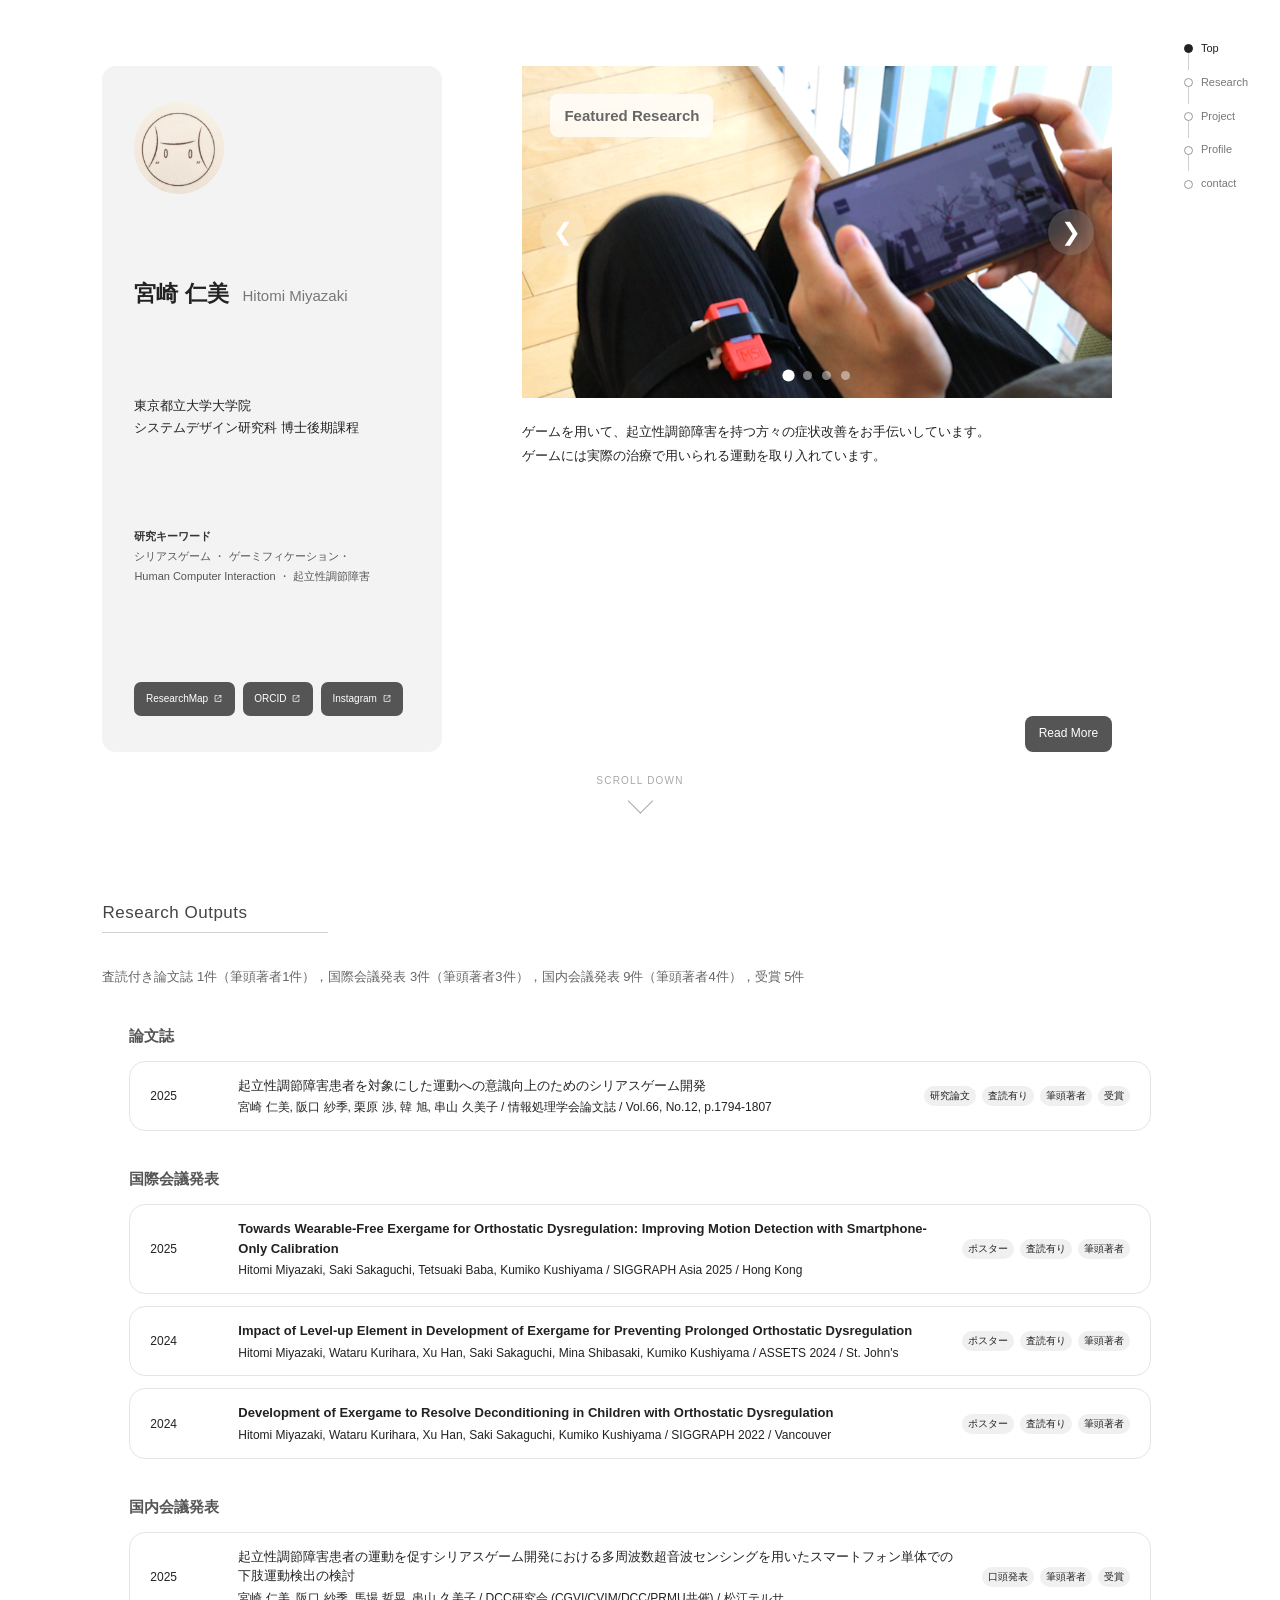
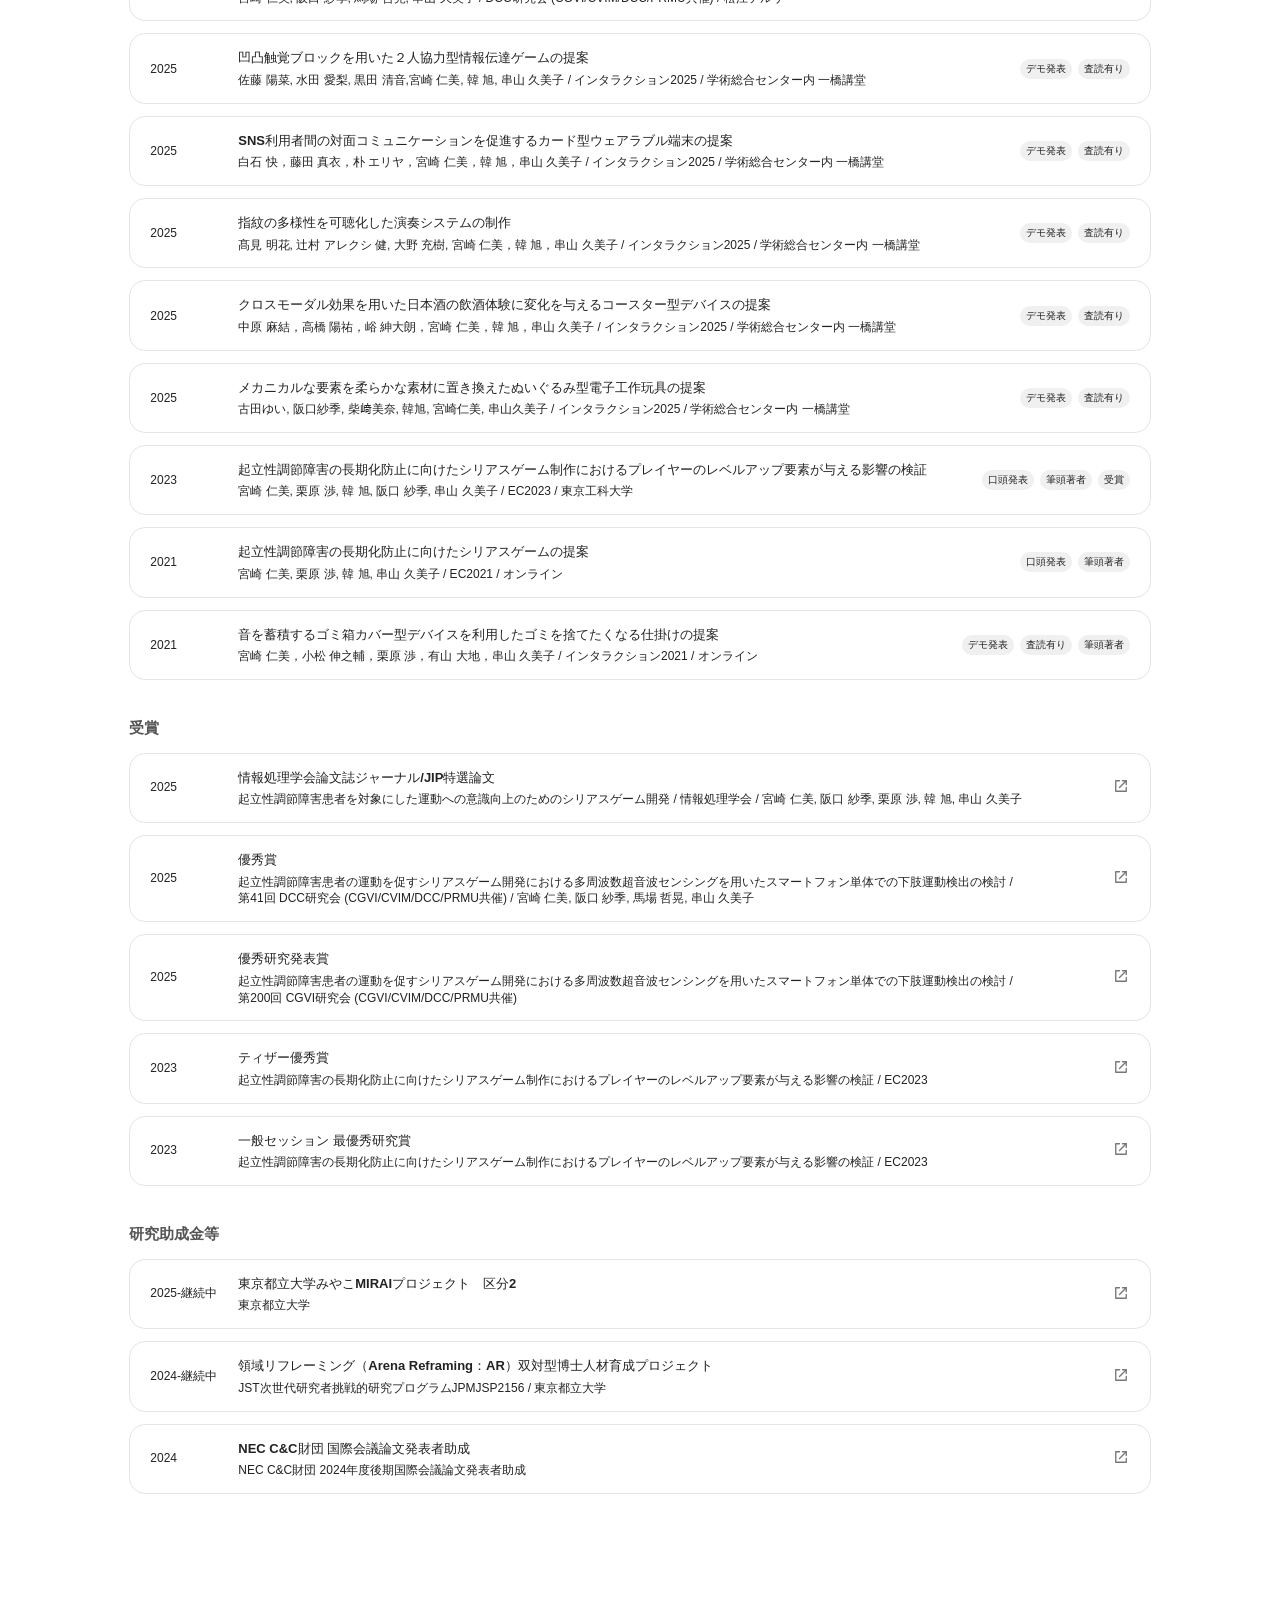
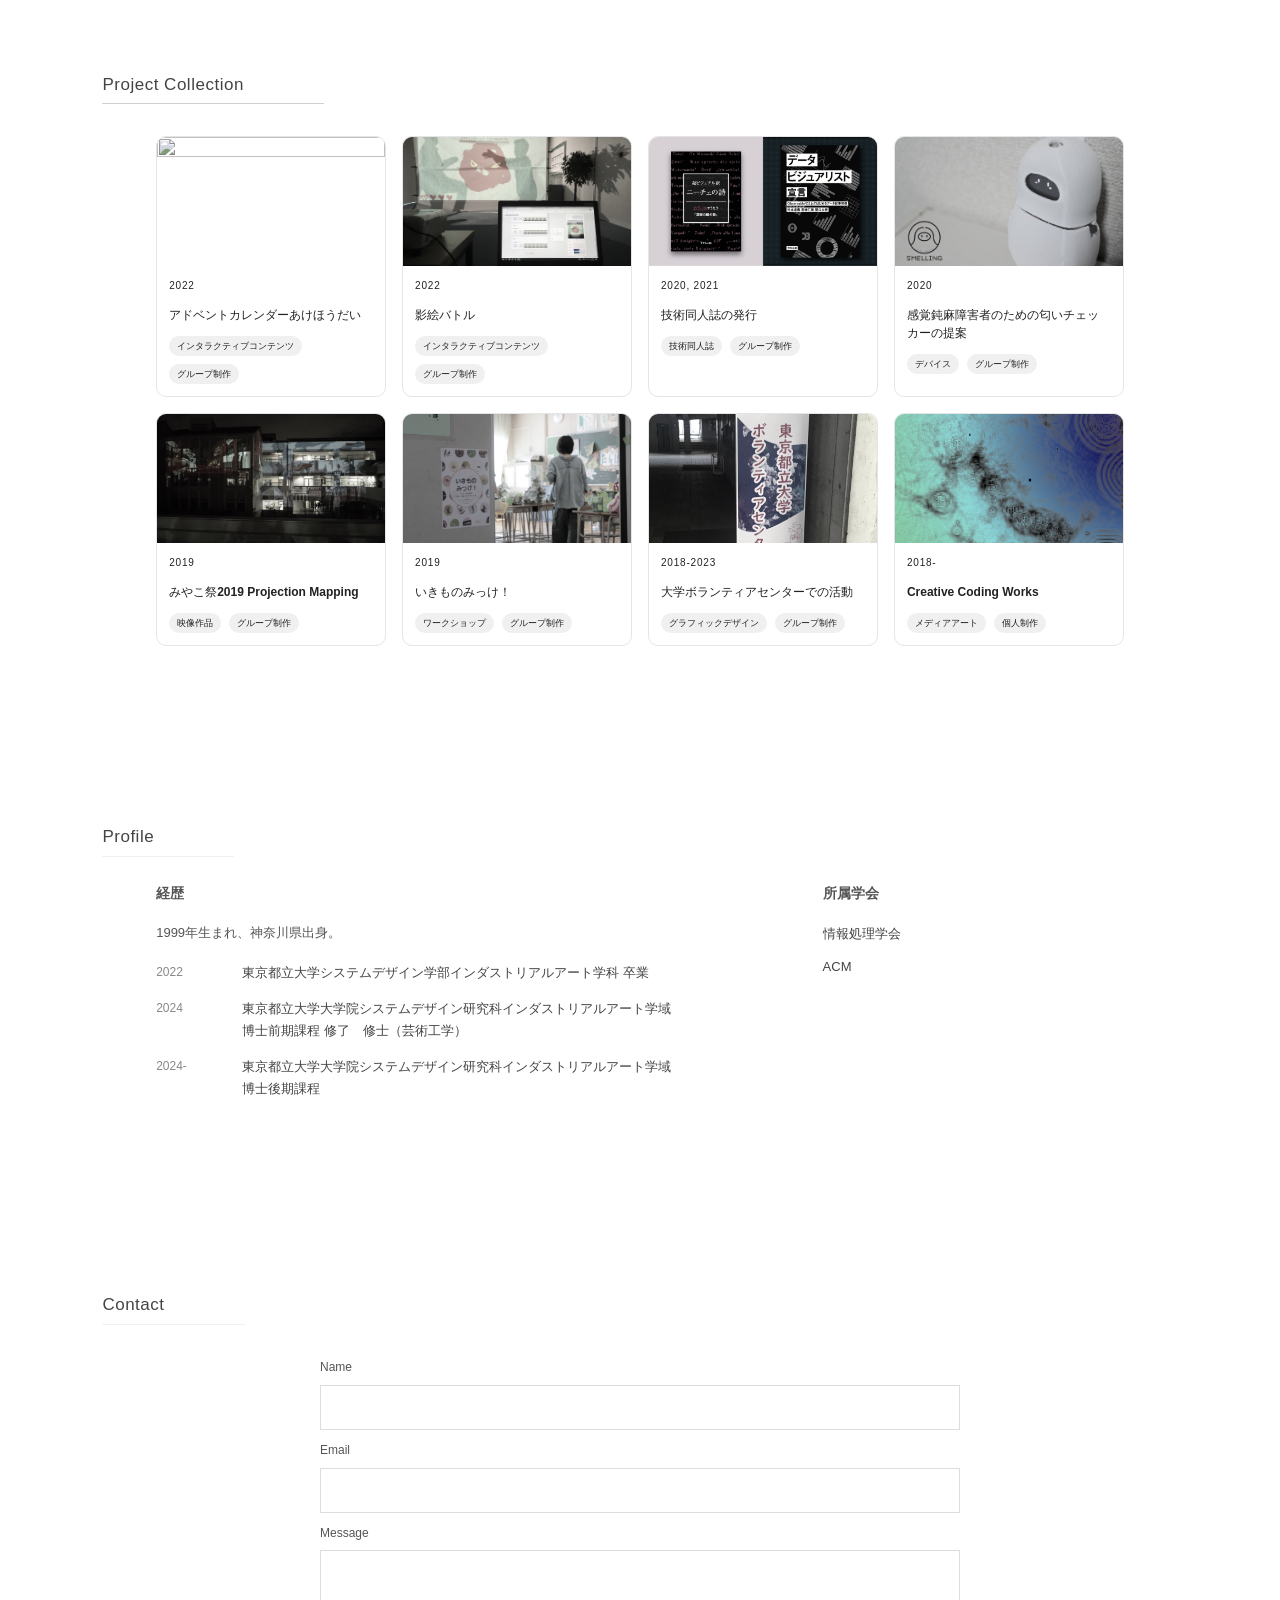
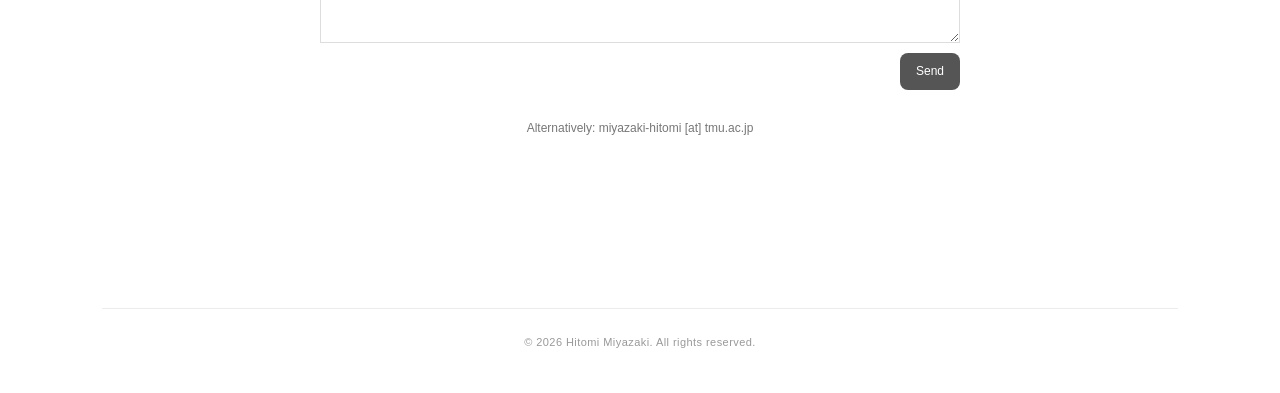
==== index.html @ 61aa2674 "モバイル版用" ====
<!DOCTYPE html>
<html lang="ja">

<head>
    <meta charset="UTF-8">
    <meta name="viewport" content="width=device-width, initial-scale=1.0">
    <title>Hitomi Miyazaki</title>

    <!-- Adobe Fonts -->
    <script>
        (function (d) {
            var config = {
                kitId: 'hex1ktx',
                scriptTimeout: 3000,
                async: true
            },
                h = d.documentElement,
                t = setTimeout(function () {
                    h.className = h.className.replace(/\bwf-loading\b/g, "") + " wf-inactive";
                }, config.scriptTimeout),
                tk = d.createElement("script"),
                f = false,
                s = d.getElementsByTagName("script")[0],
                a;

            h.className += " wf-loading";
            tk.src = "https://use.typekit.net/" + config.kitId + ".js";
            tk.async = true;

            tk.onload = tk.onreadystatechange = function () {
                a = this.readyState;
                if (f || a && a != "complete" && a != "loaded") return;
                f = true;
                clearTimeout(t);
                try {
                    Typekit.load(config);
                } catch (e) { }
            };

            s.parentNode.insertBefore(tk, s);
        })(document);
    </script>

    <link rel="stylesheet" href="css/style.css?v=20260620-10">
    <link rel="icon" href="img/favicon.ico" id="favicon">
    <meta name="format-detection" content="telephone=no,email=no,address=no,date=no">
</head>

<body>
    <div class="page-loader" id="page-loader" aria-hidden="true">
        <div class="loader-inner">
            <span class="loader-icon"></span>
            <span>LOADING</span>
        </div>
    </div>
    <nav class="page-nav">
        <a href="#home" class="active"><span></span>Top</a>
        <a href="#r-outputs"><span></span>Research</a>
        <a href="#projectswork"><span></span>Project</a>
        <a href="#profile"><span></span>Profile</a>
        <a href="#contactform"><span></span>contact</a>
    </nav>

    <header class="hero" id="home">

        <div class="profile">

            <img src="img/icon.jpg" alt="Hitomi Miyazaki" class="icon">

            <h1>
                宮崎 仁美
                <span>Hitomi Miyazaki</span>
            </h1>

            <p class="affiliation">
                東京都立大学大学院<br>
                システムデザイン研究科 博士後期課程
            </p>

            <p class="keyword">
                <strong>研究キーワード</strong><br>
                シリアスゲーム ・ ゲーミフィケーション・ <br> Human Computer Interaction ・ 起立性調節障害
            </p>

            <div class="links">
                <a href="https://researchmap.jp/miyazaki-hitomi" target="_blank" rel="noopener">ResearchMap
                    <span class="external-icon">
                        <svg viewBox="0 0 24 24" aria-hidden="true">
                            <path d="M14 5H19V10" />
                            <path d="M10 14L19 5" />
                            <path d="M19 14V19H5V5H10" />
                        </svg>
                    </span>
                </a>
                <a href="https://orcid.org/0000-0002-5998-5524" target="_blank" rel="noopener">ORCID
                    <span class="external-icon">
                        <svg viewBox="0 0 24 24" aria-hidden="true">
                            <path d="M14 5H19V10" />
                            <path d="M10 14L19 5" />
                            <path d="M19 14V19H5V5H10" />
                        </svg>
                    </span>
                </a>
                <a href="https://www.instagram.com/hitomi_neko_0211?utm_source=qr" target="_blank"
                    rel="noopener">Instagram
                    <span class="external-icon">
                        <svg viewBox="0 0 24 24" aria-hidden="true">
                            <path d="M14 5H19V10" />
                            <path d="M10 14L19 5" />
                            <path d="M19 14V19H5V5H10" />
                        </svg>
                    </span></a>
            </div>

        </div>

        <div class="featured">

            <div class="slider">
                <h2 class="slider-title">Featured Research</h2>
                <button class="prev">&#10094;</button>
                <div class="slides">
                    <img src="img/01.png" alt="">
                    <img src="img/game.png" alt="">
                    <img src="img/screen1.png" alt="">
                    <img src="img/screen2.png" alt="">
                </div>
                <button class="next">&#10095;</button>
                <div class="indicator">
                    <span class="active"></span>
                    <span></span>
                    <span></span>
                    <span></span>
                </div>
            </div>

            <p class="lead">
                ゲームを用いて、起立性調節障害を持つ方々の症状改善をお手伝いしています。<br>
                ゲームには実際の治療で用いられる運動を取り入れています。
            </p>

            <a href="featured.html" class="button">
                Read More
            </a>

        </div>

        <div class="scroll-down">
            <span class="scroll-text">SCROLL DOWN</span>
            <span class="scroll-arrow"></span>
        </div>

    </header>

    <main>
        <section class="publications" id="r-outputs">
            <h2 class="section-title">Research Outputs</h2>
            <p class="outputs-summary">
                査読付き論文誌 1件（筆頭著者1件），国際会議発表 3件（筆頭著者3件），国内会議発表 9件（筆頭著者4件），受賞 5件
            </p>
            <div class="output-group">
                <h3>論文誌</h3> <button class="output-item" data-research-modal="journal-00"> <span
                        class="output-year">2025</span>
                    <span class="output-main"> <span class="output-title">起立性調節障害患者を対象にした運動への意識向上のためのシリアスゲーム開発</span>
                        <span class="output-meta">宮崎 仁美, 阪口 紗季, 栗原 渉, 韓 旭, 串山 久美子 /
                            情報処理学会論文誌 / Vol.66, No.12, p.1794-1807</span> </span>
                    <div class="output-tags"><span class="output-tag">研究論文</span><span
                            class="output-tag">査読有り</span><span class="output-tag">筆頭著者</span><span
                            class="output-tag">受賞</span>
                    </div>
                </button>
            </div>
            <div class="output-group">
                <h3>国際会議発表</h3>
                <button class="output-item" data-research-modal="intl-00"> <span class="output-year">2025</span>
                    <span class="output-main"> <span class="output-title">Towards Wearable-Free Exergame for Orthostatic
                            Dysregulation: Improving Motion Detection with Smartphone-Only
                            Calibration</span>
                        <span class="output-meta">Hitomi Miyazaki, Saki Sakaguchi, Tetsuaki Baba, Kumiko Kushiyama /
                            SIGGRAPH Asia 2025 / Hong Kong</span> </span>
                    <div class="output-tags"><span class="output-tag">ポスター</span><span
                            class="output-tag">査読有り</span><span class="output-tag">筆頭著者</span>
                    </div>
                </button>
                <button class="output-item" data-research-modal="intl-01"> <span class="output-year">2024</span>
                    <span class="output-main"> <span class="output-title">Impact of Level-up Element in Development of
                            Exergame for Preventing Prolonged Orthostatic Dysregulation</span>
                        <span class="output-meta">Hitomi Miyazaki, Wataru Kurihara, Xu Han, Saki Sakaguchi, Mina
                            Shibasaki, Kumiko Kushiyama /
                            ASSETS 2024 / St. John's</span> </span>
                    <div class="output-tags"><span class="output-tag">ポスター</span><span
                            class="output-tag">査読有り</span><span class="output-tag">筆頭著者</span>
                    </div>
                </button>
                <button class="output-item" data-research-modal="intl-02"> <span class="output-year">2024</span>
                    <span class="output-main"> <span class="output-title">Development of Exergame to Resolve
                            Deconditioning in Children with Orthostatic Dysregulation</span>
                        <span class="output-meta">Hitomi Miyazaki, Wataru Kurihara, Xu Han, Saki Sakaguchi, Kumiko
                            Kushiyama /
                            SIGGRAPH 2022 / Vancouver</span> </span>
                    <div class="output-tags"><span class="output-tag">ポスター</span><span
                            class="output-tag">査読有り</span><span class="output-tag">筆頭著者</span>
                    </div>
                </button>
            </div>
            <div class="output-group">
                <h3>国内会議発表</h3>
                <button class="output-item" data-research-modal="domestic-00"> <span class="output-year">2025</span>
                    <span class="output-main"> <span
                            class="output-title">起立性調節障害患者の運動を促すシリアスゲーム開発における多周波数超音波センシングを用いたスマートフォン単体での下肢運動検出の検討</span>
                        <span class="output-meta">宮崎 仁美, 阪口 紗季, 馬場 哲晃, 串山 久美子 / DCC研究会 (CGVI/CVIM/DCC/PRMU共催) /
                            松江テルサ</span> </span>
                    <div class="output-tags"><span class="output-tag">口頭発表</span><span
                            class="output-tag">筆頭著者</span><span class="output-tag">受賞</span>
                    </div>
                </button>
                <button class="output-item" data-research-modal="domestic-02"> <span class="output-year">2025</span>
                    <span class="output-main"> <span class="output-title">凹凸触覚ブロックを用いた２人協力型情報伝達ゲームの提案</span>
                        <span class="output-meta">佐藤 陽菜, 水田 愛梨, 黒田 清音,宮崎 仁美, 韓 旭, 串山 久美子 / インタラクション2025 /
                            学術総合センター内 一橋講堂</span> </span>
                    <div class="output-tags"><span class="output-tag">デモ発表</span><span class="output-tag">査読有り</span>
                    </div>
                </button>
                <button class="output-item" data-research-modal="domestic-03"> <span class="output-year">2025</span>
                    <span class="output-main"> <span class="output-title">SNS利用者間の対面コミュニケーションを促進するカード型ウェアラブル端末の提案</span>
                        <span class="output-meta">白石 快，藤田 真衣，朴 エリヤ，宮崎 仁美，韓 旭，串山 久美子 / インタラクション2025 /
                            学術総合センター内 一橋講堂</span> </span>
                    <div class="output-tags"><span class="output-tag">デモ発表</span><span class="output-tag">査読有り</span>
                    </div>
                </button>
                <button class="output-item" data-research-modal="domestic-04"> <span class="output-year">2025</span>
                    <span class="output-main"> <span class="output-title">
                            指紋の多様性を可聴化した演奏システムの制作</span>
                        <span class="output-meta">
                            髙見 明花, 辻村 アレクシ 健, 大野 充樹, 宮崎 仁美，韓 旭，串山 久美子 / インタラクション2025 /
                            学術総合センター内 一橋講堂</span> </span>
                    <div class="output-tags"><span class="output-tag">デモ発表</span><span class="output-tag">査読有り</span>
                    </div>
                </button>
                <button class="output-item" data-research-modal="domestic-05"> <span class="output-year">2025</span>
                    <span class="output-main"> <span class="output-title">
                            クロスモーダル効果を用いた日本酒の飲酒体験に変化を与えるコースター型デバイスの提案</span>
                        <span class="output-meta">
                            中原 麻結，高橋 陽祐，峪 紳大朗，宮崎 仁美，韓 旭，串山 久美子 / インタラクション2025 /
                            学術総合センター内 一橋講堂</span> </span>
                    <div class="output-tags"><span class="output-tag">デモ発表</span><span class="output-tag">査読有り</span>
                    </div>
                </button>
                <button class="output-item" data-research-modal="domestic-06"> <span class="output-year">2025</span>
                    <span class="output-main"> <span class="output-title">
                            メカニカルな要素を柔らかな素材に置き換えたぬいぐるみ型電子工作玩具の提案</span>
                        <span class="output-meta">
                            古田ゆい, 阪口紗季, 柴﨑美奈, 韓旭, 宮崎仁美, 串山久美子 / インタラクション2025 /
                            学術総合センター内 一橋講堂</span> </span>
                    <div class="output-tags"><span class="output-tag">デモ発表</span><span class="output-tag">査読有り</span>
                    </div>
                </button>
                <button class="output-item" data-research-modal="domestic-06"> <span class="output-year">2023</span>
                    <span class="output-main"> <span
                            class="output-title">起立性調節障害の長期化防止に向けたシリアスゲーム制作におけるプレイヤーのレベルアップ要素が与える影響の検証</span>
                        <span class="output-meta">宮崎 仁美, 栗原 渉, 韓 旭, 阪口 紗季, 串山 久美子 / EC2023 / 東京工科大学</span> </span>
                    <div class="output-tags"><span class="output-tag">口頭発表</span><span
                            class="output-tag">筆頭著者</span><span class="output-tag">受賞</span>
                    </div>
                </button>
                <button class="output-item" data-research-modal="domestic-07"> <span class="output-year">2021</span>
                    <span class="output-main"> <span class="output-title">起立性調節障害の長期化防止に向けたシリアスゲームの提案</span>
                        <span class="output-meta">宮崎 仁美, 栗原 渉, 韓 旭, 串山 久美子 / EC2021 / オンライン</span> </span>
                    <div class="output-tags"><span class="output-tag">口頭発表</span><span class="output-tag">筆頭著者</span>
                    </div>
                </button>
                <button class="output-item" data-research-modal="domestic-08"> <span class="output-year">2021</span>
                    <span class="output-main"> <span class="output-title">音を蓄積するゴミ箱カバー型デバイスを利用したゴミを捨てたくなる仕掛けの提案</span>
                        <span class="output-meta">宮崎 仁美，小松 伸之輔，栗原 渉，有山 大地，串山 久美子 / インタラクション2021 / オンライン</span> </span>
                    <div class="output-tags"><span class="output-tag">デモ発表</span><span
                            class="output-tag">査読有り</span><span class="output-tag">筆頭著者</span>
                    </div>
                </button>
            </div>
            <div class="output-group">
                <h3>受賞</h3>
                <a class="output-item" href="https://www.ipsj.or.jp/award/ssp_award.html" target="_blank" rel="noopener"
                    data-modal="award-00"> <span class="output-year">2025</span>
                    <span class="output-main"> <span class="output-title">情報処理学会論文誌ジャーナル/JIP特選論文</span> <span
                            class="output-meta">起立性調節障害患者を対象にした運動への意識向上のためのシリアスゲーム開発
                            / 情報処理学会 / 宮崎 仁美, 阪口 紗季, 栗原 渉, 韓 旭, 串山 久美子</span> </span>
                    <span class="external-icon">
                        <svg viewBox="0 0 24 24" aria-hidden="true">
                            <path d="M14 5H19V10" />
                            <path d="M10 14L19 5" />
                            <path d="M19 14V19H5V5H10" />
                        </svg>
                    </span>
                </a>
                <a class="output-item" href="https://www.ipsj.or.jp/award/dcc-award1.html" target="_blank"
                    rel="noopener" data-modal="award-00"> <span class="output-year">2025</span>
                    <span class="output-main"> <span class="output-title">優秀賞</span> <span
                            class="output-meta">起立性調節障害患者の運動を促すシリアスゲーム開発における多周波数超音波センシングを用いたスマートフォン単体での下肢運動検出の検討
                            /<br>第41回 DCC研究会 (CGVI/CVIM/DCC/PRMU共催) / 宮崎 仁美, 阪口 紗季, 馬場 哲晃, 串山 久美子</span> </span>
                    <span class="external-icon">
                        <svg viewBox="0 0 24 24" aria-hidden="true">
                            <path d="M14 5H19V10" />
                            <path d="M10 14L19 5" />
                            <path d="M19 14V19H5V5H10" />
                        </svg>
                    </span>
                </a>
                <a class="output-item" href="https://cgvi.jp/info/bestpapers/" target="_blank" rel="noopener"
                    data-modal="award-00"> <span class="output-year">2025</span>
                    <span class="output-main"> <span class="output-title">優秀研究発表賞</span> <span
                            class="output-meta">起立性調節障害患者の運動を促すシリアスゲーム開発における多周波数超音波センシングを用いたスマートフォン単体での下肢運動検出の検討
                            /<br> 第200回 CGVI研究会 (CGVI/CVIM/DCC/PRMU共催)</span> </span>
                    <span class="external-icon">
                        <svg viewBox="0 0 24 24" aria-hidden="true">
                            <path d="M14 5H19V10" />
                            <path d="M10 14L19 5" />
                            <path d="M19 14V19H5V5H10" />
                        </svg>
                    </span>
                </a>
                <a class="output-item" href="https://ec2023.entcomp.org/award.html" target="_blank" rel="noopener"
                    data-modal="award-00"> <span class="output-year">2023</span>
                    <span class="output-main"> <span class="output-title">ティザー優秀賞</span> <span
                            class="output-meta">起立性調節障害の長期化防止に向けたシリアスゲーム制作におけるプレイヤーのレベルアップ要素が与える影響の検証
                            / EC2023</span> </span>
                    <span class="external-icon">
                        <svg viewBox="0 0 24 24" aria-hidden="true">
                            <path d="M14 5H19V10" />
                            <path d="M10 14L19 5" />
                            <path d="M19 14V19H5V5H10" />
                        </svg>
                    </span>
                </a>
                <a class="output-item" href="https://ec2023.entcomp.org/award.html" target="_blank" rel="noopener"
                    data-modal="award-00"> <span class="output-year">2023</span>
                    <span class="output-main"> <span class="output-title">一般セッション 最優秀研究賞</span> <span
                            class="output-meta">起立性調節障害の長期化防止に向けたシリアスゲーム制作におけるプレイヤーのレベルアップ要素が与える影響の検証
                            / EC2023</span> </span>
                    <span class="external-icon">
                        <svg viewBox="0 0 24 24" aria-hidden="true">
                            <path d="M14 5H19V10" />
                            <path d="M10 14L19 5" />
                            <path d="M19 14V19H5V5H10" />
                        </svg>
                    </span>
                </a>
            </div>
            <div class="output-group">
                <h3>研究助成金等</h3>
                <a class="output-item" hrf="https://research-miyacology.tmu.ac.jp/oecd/miyako-mirai/" target="_blank"
                    rel="noopener" data-modal="grand-01"> <span class="output-year">2025-継続中</span>
                    <span class="output-main"> <span class="output-title">東京都立大学みやこMIRAIプロジェクト　区分2</span>
                        <span class="output-meta">東京都立大学</span></span>
                    <span class="external-icon">
                        <svg viewBox="0 0 24 24" aria-hidden="true">
                            <path d="M14 5H19V10" />
                            <path d="M10 14L19 5" />
                            <path d="M19 14V19H5V5H10" />
                        </svg>
                    </span>
                </a>
                <a href="https://research-miyacology.tmu.ac.jp/oecd/spring/" target="_blank" rel="noopener"
                    class="output-item" data-modal="grand-00"> <span class="output-year">2024-継続中</span>
                    <span class="output-main"> <span class="output-title">領域リフレーミング（Arena
                            Reframing：AR）双対型博士人材育成プロジェクト</span> <span class="output-meta">JST次世代研究者挑戦的研究プログラムJPMJSP2156
                            / 東京都立大学</span> </span>
                    <span class="external-icon">
                        <svg viewBox="0 0 24 24" aria-hidden="true">
                            <path d="M14 5H19V10" />
                            <path d="M10 14L19 5" />
                            <path d="M19 14V19H5V5H10" />
                        </svg>
                    </span>
                </a>
                <a href="https://www.candc.or.jp/jyosei/jyosei_kokusai.html" target="_blank" rel="noopener"
                    class="output-item" data-modal="grand-02"> <span class="output-year">2024</span>
                    <span class="output-main"> <span class="output-title">NEC C&C財団 国際会議論文発表者助成</span> <span
                            class="output-meta">NEC C&C財団 2024年度後期国際会議論文発表者助成</span> </span>
                    <span class="external-icon">
                        <svg viewBox="0 0 24 24" aria-hidden="true">
                            <path d="M14 5H19V10" />
                            <path d="M10 14L19 5" />
                            <path d="M19 14V19H5V5H10" />
                        </svg>
                    </span>
                </a>
            </div>
        </section>

        <section class="projects" id="projectswork">
            <h2 class="section-title">Project Collection</h2>
            <div class="project-grid">
                <button class="project-card" data-modal="project-00">
                    <img src="img/icsaf.JPG" alt=""><span class="project-body">
                        <span class="project-year">2022</span>
                        <span class="project-title">アドベントカレンダーあけほうだい</span>
                        <span class="project-tags">
                            <span>インタラクティブコンテンツ</span><span>グループ制作</span></span></span>
                </button>
                <button class="project-card" data-modal="project-01"><img src="img/kagee.JPG" alt="">
                    <span class="project-body"><span class="project-year">2022</span><span
                            class="project-title">影絵バトル</span>
                        <span class="project-tags">
                            <span>インタラクティブコンテンツ</span><span>グループ制作</span></span></span>
                </button>
                <button class="project-card" data-modal="project-02">
                    <img src="img/teckzines.png" alt=""><span class="project-body">
                        <span class="project-year">2020, 2021</span>
                        <span class="project-title">技術同人誌の発行</span>
                        <span class="project-tags">
                            <span>技術同人誌</span><span>グループ制作</span></span></span>
                </button>
                <button class="project-card" data-modal="project-03">
                    <img src="img/NIF2020_F-1.jpg" alt=""><span class="project-body">
                        <span class="project-year">2020</span>
                        <span class="project-title">感覚鈍麻障害者のための匂いチェッカーの提案</span>
                        <span class="project-tags">
                            <span>デバイス</span><span>グループ制作</span></span></span>
                </button>
                <button class="project-card" data-modal="project-04"><img src="img/pm01.jpg" alt="">
                    <span class="project-body"><span class="project-year">2019</span><span
                            class="project-title">みやこ祭2019 Projection Mapping</span>
                        <span class="project-tags">
                            <span>映像作品</span> <span>グループ制作</span></span></span>
                </button>
                <button class="project-card" data-modal="project-05"><img src="img/mike.JPG" alt="">
                    <span class="project-body"><span class="project-year">2019</span><span class="project-title">
                            いきものみっけ！</span>
                        <span class="project-tags">
                            <span>ワークショップ</span> <span>グループ制作</span></span></span>
                </button>
                <button class="project-card" data-modal="project-06"><img src="img/kanban.jpg" alt="">
                    <span class="project-body"><span class="project-year">2018-2023</span><span class="project-title">
                            大学ボランティアセンターでの活動</span>
                        <span class="project-tags">
                            <span>グラフィックデザイン</span> <span>グループ制作</span></span></span>
                </button>
                <button class="project-card" data-modal="project-07"><img src="img/lifegame.png" alt="">
                    <span class="project-body"><span class="project-year">2018-</span><span class="project-title">
                            Creative Coding Works</span>
                        <span class="project-tags">
                            <span>メディアアート</span><span>個人制作</span></span></span>
                </button>
            </div>
        </section>

        <section class="profile-section" id="profile">
            <h2 class="section-title">Profile</h2>
            <div class="profile-grid">
                <div class="profile-group">
                    <h3>経歴</h3>
                    <ul class="profile-list">
                        <p class="profile-intro">
                            1999年生まれ、神奈川県出身。
                        </p>
                        <li><span class="profile-year">2022</span><span
                                class="profile-text">東京都立大学システムデザイン学部インダストリアルアート学科
                                卒業</span></li>
                        <li><span class="profile-year">2024</span><span
                                class="profile-text">東京都立大学大学院システムデザイン研究科インダストリアルアート学域
                                <br>博士前期課程 修了　修士（芸術工学）</span></li>
                        <li><span class="profile-year">2024-</span><span
                                class="profile-text">東京都立大学大学院システムデザイン研究科インダストリアルアート学域
                                <br>博士後期課程</span></li>
                    </ul>
                </div>
                <div class="profile-group">
                    <h3>所属学会</h3>
                    <ul class="profile-list-simple">
                        <li>情報処理学会</li>
                        <li>ACM</li>
                    </ul>
                </div>
            </div>
        </section>

        <section class="contact" id="contactform">
            <h2 class="section-title">Contact</h2>
            <form class="contact-form" id="contact-form" action="https://formspree.io/f/mlgkkrzp" method="POST">
                <div class="form-row">
                    <label for="name">Name</label>
                    <input type="text" id="name" name="name" required>
                </div>
                <div class="form-row">
                    <label for="email">Email</label>
                    <input type="email" id="email" name="email" required>
                </div>
                <div class="form-row">
                    <label for="message">Message</label>
                    <textarea id="message" name="message" rows="3" required></textarea>
                </div>
                <button type="submit" class="contact-submit">Send</button>
                <p class="form-status" id="form-status"></p>
            </form>
            <p class="contact-note"> Alternatively: miyazaki-hitomi [at] tmu.ac.jp </p>
        </section>

        <div class="research-modal" id="research-modal">
            <div class="research-modal-bg"></div>
            <div class="research-modal-panel">
                <button class="research-modal-close">×</button>
                <div class="research-modal-content">
                    <div class="research-modal-header">
                        <div class="research-modal-category"></div>
                        <div class="research-modal-tags"></div>
                    </div>
                    <!-- <div class="research-modal-category"></div> -->
                    <h3 class="research-modal-title"></h3>
                    <!-- <div class="research-modal-tags"></div> -->
                    <dl class="research-modal-info"></dl>
                    <div class="research-modal-links"></div>
                    <div class="research-modal-body">
                        <div class="research-modal-image"></div>
                        <div>
                            <h4 class="research-modal-subtitle">Abstract</h4>
                            <p class="research-modal-text"></p>
                        </div>
                    </div>
                    <!-- <div class="research-modal-links"></div> -->
                </div>
                <div class="research-modal-footer-nav">
                    <button class="research-item-prev">← Prev</button>
                    <button class="research-item-next">Next →</button>
                </div>
            </div>
        </div>

        <div class="work-modal" id="work-modal">
            <div class="work-modal-bg"></div>
            <div class="work-modal-panel">
                <button class="work-modal-close">×</button>
                <div class="work-modal-gallery">
                    <button class="work-gallery-nav work-gallery-prev">‹</button>
                    <div class="work-modal-slides"></div>
                    <button class="work-gallery-nav work-gallery-next">›</button>
                    <div class="work-modal-dots"></div>
                </div>
                <div class="work-modal-content">
                    <h3 class="work-modal-title"></h3>
                    <div class="work-modal-tags"></div>
                    <dl class="work-modal-info"></dl>
                    <p class="work-modal-text"></p>
                    <div class="work-modal-links"></div>
                </div>
                <div class="work-modal-footer-nav">
                    <button class="work-item-prev">← Prev</button>
                    <button class="work-item-next">Next →</button>
                </div>
            </div>
        </div>
    </main>

    <footer>
        <p>
            © 2026 Hitomi Miyazaki. All rights reserved.
        </p>
    </footer>
    <template id="external-icon-template">
        <span class="external-icon">
            <svg viewBox="0 0 24 24" aria-hidden="true">
                <path d="M14 5H19V10" />
                <path d="M10 14L19 5" />
                <path d="M19 14V19H5V5H10" />
            </svg>
        </span>
    </template>

    <script src="js/script.js"></script>

</body>

</html>
---- css/style.css ----
/* ------------------ */
/* reset */
/* ------------------ */

* {
    margin: 0;
    padding: 0;
    box-sizing: border-box;
}

html {
    scroll-behavior: smooth;
}

body {
    font-family: maru-maru-gothic-blr-stdn, sans-serif;
    font-style: normal;
    font-weight: 400;
    background: #fff;
    color: #222;
    line-height: 1.8;
}

img {
    display: block;
    width: 100%;
}

a {
    text-decoration: none;
    color: inherit;
}

section {
    width: min(1400px, 90%);
    margin: auto;
    padding: 100px 0;
}

h1 {
    font-size: 30px;
    font-weight: 600;
    line-height: 1.3;
}

h2 {
    font-size: 25px;
    margin-bottom: 40px;
}

p {
    font-size: 18px;
}

main {
    font-family: maru-maru-gothic-blr-stdn, sans-serif;
}

button {
    font-family: maru-maru-gothic-blr-stdn, sans-serif;
}

/* ------------------ */
/* hero */
/* ------------------ */
.hero {
    width: min(1280px, 84%);
    height: 90vh;
    margin: 0 auto;
    padding: 28px 0 20px;
    display: grid;
    grid-template-columns: 340px 1fr;
    gap: 80px;
    align-items: center;
    position: relative;
}

.profile,
.featured {
    height: 90%;
}

.profile {
    background: #f3f3f3;
    border-radius: 14px;
    padding: 36px 32px;
    min-height: auto;
    display: flex;
    flex-direction: column;
    justify-content: space-between;
    /* min-height: 480px; */
}

.icon {
    width: 90px;
    border-radius: 50%;
    filter: grayscale(20%);
}

h1 {
    display: flex;
    align-items: baseline;
    gap: 14px;
    font-size: 22px;
    line-height: 1.2;
}

.hero h1 span {
    font-size: 15px;
    color: #777;
    font-weight: 400;
}

.affiliation {
    font-size: 13px;
    line-height: 1.7;
}

.keyword {
    font-size: 11px;
    line-height: 1.8;
    color: #555;
}

.keyword strong {
    font-size: 13spx;
    line-height: 1.8;
    color: #333;
}

.links {
    display: flex;
    gap: 8px;
    margin-top: 8px;
}

.links a {
    display: flex;
    align-items: center;
    justify-content: center;
    padding: 8px 11px;
    background: #555;
    color: #fff;
    border-radius: 7px;
    font-size: 10px;
    transition: .2s;
    gap: 5px;
}

.links a .external-icon {
    width: 11px;
    height: 11px;
    flex: 0 0 10px;
    transform: translateY(-1px);
}

.links a .external-icon svg {
    stroke: #fff;
}

.links a:hover {
    background: #333;
}

.featured {
    display: flex;
    flex-direction: column;
    gap: 22px;
    margin-top: 0;
    align-items: flex-start;
    width: 90%;
}

.slider {
    position: relative;
    width: 100%;
    max-width: 720px;
    aspect-ratio: 16/9;
    overflow: hidden;
    /* border-radius: 20px; */
}

.slides {
    display: flex;
    height: 100%;
    transition: transform .4s ease;
}

.slides img {
    min-width: 100%;
    height: 100%;
    object-fit: cover;
}

.slider-title {
    position: absolute;
    top: 28px;
    left: 28px;
    z-index: 20;

    padding: 8px 14px;

    background: rgba(255, 255, 255, .75);
    backdrop-filter: blur(6px);

    color: #666;
    font-size: 15px;
    font-weight: 550;

    border-radius: 8px;
    margin: 0;
}

.prev,
.next {
    position: absolute;
    top: 50%;
    transform: translateY(-50%);
    width: 46px;
    height: 46px;
    border: none;
    border-radius: 50%;
    background: rgba(255, 255, 255, .18);
    backdrop-filter: blur(10px);
    color: #fff;
    font-size: 24px;
    cursor: pointer;
    z-index: 30;
    transition: .2s;
}

.prev:hover,
.next:hover {
    background: rgba(255, 255, 255, .35);
}

.prev {
    left: 18px;
}

.next {
    right: 18px;
}

.prev:hover,
.next:hover {
    background: rgba(255, 255, 255, .45);
}

.indicator {
    position: absolute;
    left: 50%;
    bottom: 18px;
    transform: translateX(-50%);
    display: flex;
    gap: 10px;
    z-index: 20;
}

.indicator span {
    width: 9px;
    height: 9px;
    border-radius: 50%;
    background: rgba(255, 255, 255, .45);
    transition: .25s;
}

.indicator span.active {
    background: #fff;
    transform: scale(1.35);
}

.scroll-down {
    width: 100%;
    display: flex;
    flex-direction: column;
    justify-content: center;
    align-items: center;
    margin: 24px auto 0;
    position: absolute;
    left: 50%;
    bottom: 0px;
    transform: translateX(-50%);
    z-index: 20;
    gap: 2px;
}

.scroll-arrow {
    width: 18px;
    height: 18px;
    border-right: 1.5px solid #a8a8a8;
    border-bottom: 1.5px solid #a8a8a8;
    transform: rotate(45deg);
    animation: scrollDown 4.5s ease-in-out infinite;
}

@keyframes scrollDown {

    0%,
    100% {
        opacity: .15;
        transform: translateY(0) rotate(45deg);
    }

    50% {
        opacity: .8;
        transform: translateY(1px) rotate(45deg);
    }
}

.scroll-text {
    margin-bottom: 0px;
    font-size: 10px;
    letter-spacing: .12em;
    color: #a8a8a8;
    animation: scrollText 4.5s ease-in-out infinite;
}

@keyframes scrollText {

    0%,
    100% {
        opacity: .15;
        transform: translateY(0);
    }

    50% {
        opacity: .8;
        transform: translateY(1px);
    }
}

h2 {
    font-size: 18px;
    margin: 0;
}

.lead {
    max-width: 760px;
    font-size: 13px;
    line-height: 1.9;
}

.button {
    display: inline-flex;
    align-items: center;
    justify-content: center;
    align-self: flex-end;
    margin-top: auto;
    padding: 7px 14px;
    background: #555;
    color: #fff;
    border-radius: 8px;
    font-size: 12px;
    transition: .2s;
}

.button:hover {
    background: #333;
}

/* ------------------ */
/* publications */
/* ------------------ */
.publications,
.projects,
.contact {
    width: min(1280px, 84%);
    margin: 0 auto;
    padding: 88px 0;
}

.publications h2,
.projects h2,
.contact h2 {
    font-size: 17px;
    margin-bottom: 32px;
}

.outputs-summary {
    margin: 0 0 24px;
    font-size: 13px;
    color: #666;
    line-height: 1.8;
}

.output-group {
    width: 95%;
    margin: 34px auto 0;
}

.output-group h3 {
    font-size: 15px;
    font-weight: 600;
    margin-bottom: 12px;
    color: #555;
}

.output-item {
    width: 100%;
    display: grid;
    grid-template-columns: 72px 1fr auto;
    gap: 16px;
    align-items: center;
    padding: 14px 20px;
    border: 1px solid #e5e5e5;
    border-radius: 16px;
    background: #fff;
    text-align: left;
    cursor: pointer;
    transition: .2s;
}

.output-item+.output-item {
    margin-top: 12px;
}

.output-item:hover {
    background: #f7f7f7;
    border-color: #d5d5d5;
}

.output-year {
    font-size: 12px;
    color: #777;
}

.output-main {
    display: flex;
    flex-direction: column;
    gap: 4px;
}

.output-title {
    font-size: 13px;
    font-weight: 550;
    line-height: 1.5;
}

.output-meta {
    font-size: 12px;
    color: #888;
    line-height: 1.4;
}

.output-tags {
    display: flex;
    flex-wrap: wrap;
    gap: 6px;
    justify-content: flex-end;
}

.output-tag {
    padding: 3px 6px;
    border-radius: 999px;
    background: #f0f0f0;
    font-size: 10px;
    color: #555;
    white-space: nowrap;
}

.project-grid {
    width: 90%;
    margin: 0 auto;
    display: grid;
    grid-template-columns: repeat(4, 1fr);
    gap: 16px;
}

.project-year {
    font-size: 10px;
    color: #888;
    letter-spacing: .08em;
}

.project-card {
    display: flex;
    flex-direction: column;
    overflow: hidden;
    padding: 0;
    border: 1px solid #e5e5e5;
    border-radius: 10px;
    background: #fff;
    text-align: left;
    cursor: pointer;
    transition: .2s;
    font: inherit;
    line-height: 1;
    appearance: none;
}

.project-card:hover {
    transform: translateY(-3px);
    border-color: #d5d5d5;
}

.project-card img {
    display: block;
    width: 100%;
    aspect-ratio: 16/9;
    object-fit: cover;
    flex-shrink: 0;
    filter: grayscale(70%);
    object-position: center center;
}

.project-card:hover img {
    filter: grayscale(0%);
}

.project-body {
    display: flex;
    flex-direction: column;
    gap: 12px;
    padding: 12px;
    line-height: 1.6;
}

.project-title {
    font-size: 12px;
    line-height: 1.5;
    font-weight: 550;
}

.project-tags {
    display: flex;
    flex-wrap: wrap;
    gap: 8px;
}

.project-tags span {
    padding: 3px 8px;
    border-radius: 999px;
    background: #f0f0f0;
    font-size: 9px;
    color: #555;
}

.external-icon {
    width: 18px;
    height: 18px;
    justify-self: end;
}

.external-icon svg {
    width: 100%;
    height: 100%;
    stroke: #777;
    stroke-width: 1.8;
    fill: none;
    stroke-linecap: round;
    stroke-linejoin: round;
}

.page-nav {
    position: fixed;
    top: 32px;
    right: 32px;
    z-index: 90;
    display: flex;
    flex-direction: column;
    gap: 0;
    font-size: 11px;
    color: #777;
}

.page-nav a {
    position: relative;
    display: flex;
    align-items: center;
    gap: 8px;
    padding: 7px 0;
    transition: .2s;
}

.page-nav a span {
    width: 9px;
    height: 9px;
    border: 1px solid #999;
    border-radius: 50%;
    background: #fff;
    z-index: 2;
}

.page-nav a:not(:last-child)::after {
    content: "";
    position: absolute;
    left: 4px;
    top: 20px;
    width: 1px;
    height: 18px;
    background: #cfcfcf;
}

.page-nav a.active {
    color: #222;
}

.page-nav a.active span {
    background: #222;
    border-color: #222;
}

.contact {
    width: min(1280px, 84%);
    margin: 0 auto;
}

.contact-form {
    width: min(640px, 100%);
    margin: 0px auto 0;
    display: flex;
    flex-direction: column;
    gap: 10px;
}

.form-row {
    display: flex;
    flex-direction: column;
    gap: 6px;
}

.form-row label {
    font-size: 12px;
    color: #555;
}

.form-row input,
.form-row textarea {
    width: 100%;
    padding: 10px 12px;
    border: 1px solid #ddd;
    background: #fff;
    font: inherit;
    font-size: 13px;
}

.form-row textarea {
    resize: vertical;
}

.contact-submit {
    align-self: flex-end;
    padding: 8px 16px;
    border: none;
    border-radius: 8px;
    background: #555;
    color: #fff;
    font: inherit;
    font-size: 12px;
    cursor: pointer;
    transition: .2s;
}

.contact-submit:hover {
    background: #333;
}

.contact-submit:disabled {
    opacity: .45;
    cursor: not-allowed;
}

.form-status {
    min-height: 1.5em;
    font-size: 12px;
    color: #555;
    text-align: right;
}

.contact-note {
    margin-top: 0px;
    font-size: 12px;
    color: #777;
    text-align: center;
}

footer {
    width: min(1280px, 84%);
    margin: 80px auto 40px;
    padding-top: 24px;
    border-top: 1px solid #ececec;
    text-align: center;
}

footer p {
    font-size: 11px;
    color: #999;
    letter-spacing: .04em;
}

.section-title {
    position: relative;
    display: inline-block;
    margin-bottom: 24px;
    padding-bottom: 4px;
    font-size: 17px;
    font-weight: 500;
    letter-spacing: .03em;
    color: #444;
}

.section-title::after {
    content: "";
    position: absolute;
    left: 0;
    bottom: 0;

    width: calc(100% + 80px);

    height: 1px;

    background: #999;
    opacity: .15;

    transition: opacity .8s ease;
}

.section-title.active::after {
    opacity: .45;
}

.profile-section {
    width: min(1280px, 84%);
    margin: 0 auto;
    padding: 88px 0;
}

.profile-grid {
    width: 90%;
    margin: 0 auto;
    display: grid;
    grid-template-columns: 2fr 1fr;
    gap: 64px;
}

.profile-group h3 {
    margin-bottom: 16px;
    font-size: 14px;
    font-weight: 600;
    color: #555;
}

.profile-list,
.profile-list-simple {
    list-style: none;
}

.profile-list li {
    display: grid;
    grid-template-columns: 70px 1fr;
    gap: 16px;
    margin-bottom: 14px;
}

.profile-year {
    font-size: 12px;
    color: #888;
}

.profile-text {
    font-size: 13px;
    line-height: 1.7;
    color: #444;
}

.profile-list-simple li {
    margin-bottom: 10px;
    font-size: 13px;
    color: #444;
}

.profile-intro {
    margin-bottom: 18px;
    font-size: 13px;
    color: #555;
    line-height: 1.7;
}

body.modal-open {
    overflow: hidden;
}

.work-modal {
    position: fixed;
    inset: 0;
    display: none;
    z-index: 200;
}

.work-modal.active {
    display: block;
}

.work-modal-bg {
    position: absolute;
    inset: 0;
    background: rgba(255, 255, 255, .38);
    backdrop-filter: blur(8px);
}

.work-modal-panel {
    position: absolute;
    top: 50%;
    left: 50%;
    width: min(1000px, 90vw);
    max-height: 86vh;
    transform: translate(-50%, -50%);
    display: grid;
    grid-template-columns: .9fr 1.1fr;
    grid-template-rows: 1fr auto;
    gap: 28px;
    padding: 32px;
    background: #fff;
    border: 1px solid rgba(0, 0, 0, .08);
    box-shadow: 0 24px 80px rgba(0, 0, 0, .12);
    overflow: hidden;
}

.work-modal-gallery,
.work-modal-content {
    min-height: 0;
}

.work-modal-content {
    overflow-y: auto;
    padding-right: 4px;
}

.work-modal-close {
    position: absolute;
    border: none;
    color: #777;
    font-size: 22px;
    cursor: pointer;
    z-index: 5;
}

.work-modal-footer-nav {
    grid-column: 1/3;
    display: flex;
    justify-content: space-between;
    align-items: center;
    padding-top: 16px;
    border-top: 1px solid #eee;
    background: #fff;
    position: sticky;
    bottom: 0;
    z-index: 10;
}



.work-item-prev,
.work-item-next {
    border: none;
    background: none;
    color: #777;
    font: inherit;
    font-size: 12px;
    cursor: pointer;
    transition: .2s;
}

.work-item-prev:hover,
.work-item-next:hover {
    color: #333;
}

.work-modal-gallery {
    position: relative;
    width: 100%;
    height: 360px;
    aspect-ratio: 16/10;
    overflow: hidden;
    background: #fff;
}

.work-modal-slides {
    display: flex;
    height: 100%;
    transition: transform .35s ease;
}

.work-modal-slides img {
    min-width: 100%;
    height: 100%;
    object-fit: contain;
    object-position: center center;
    flex-shrink: 0;
}

.work-gallery-nav {
    position: absolute;
    top: 50%;
    transform: translateY(-50%);
    width: 32px;
    height: 32px;
    display: flex;
    align-items: center;
    justify-content: center;
    padding: 0;
    border: none;
    border-radius: 50%;
    background: rgba(255, 255, 255, .55);
    backdrop-filter: blur(8px);
    color: #555;
    font-size: 22px;
    line-height: 1;
    cursor: pointer;
    z-index: 10;
    transition: .2s;
}

.work-gallery-prev {
    left: 12px;
}

.work-gallery-next {
    right: 12px;
}

.work-gallery-nav:hover {
    background: rgba(255, 255, 255, .8);
}

.work-gallery-nav.hidden {
    display: none;
}

.work-modal-dots {
    position: absolute;
    left: 50%;
    bottom: 10px;
    transform: translateX(-50%);
    display: flex;
    gap: 8px;
    z-index: 6;
}

.work-modal-dots span {
    width: 8px;
    height: 8px;
    border-radius: 50%;
    background: rgba(200, 200, 200);
    cursor: pointer;
}

.work-modal-dots span.active {
    background: #f3f3f3;
    transform: scale(1.25);
}

.work-modal-dots.hidden {
    display: none;
}

.work-modal-title {
    margin-bottom: 12px;
    font-size: 20px;
    line-height: 1.5;
}

.work-modal-tags {
    display: flex;
    flex-wrap: wrap;
    gap: 6px;
    margin-bottom: 18px;
}

.work-modal-tags span {
    padding: 3px 8px;
    border-radius: 999px;
    background: #f0f0f0;
    font-size: 10px;
    color: #555;
}

.work-modal-info {
    display: grid;
    grid-template-columns: 70px 1fr;
    gap: 6px 14px;
    margin-bottom: 18px;
    font-size: 12px;
}

.work-modal-info dt {
    color: #888;
}

.work-modal-info dd {
    color: #444;
}

.work-modal-text {
    font-size: 12px;
    line-height: 1.9;
    color: #444;
    white-space: pre-line;
}

.work-modal-links {
    display: flex;
    flex-wrap: wrap;
    gap: 10px;
    margin-top: 22px;
}

.work-modal-links:empty {
    display: none;
}

.work-modal-links a {
    padding: 7px 13px;
    border-radius: 8px;
    background: #555;
    color: #fff;
    font-size: 11px;
    display: inline-flex;
    align-items: center;
    gap: 0;
}

.work-modal-links .external-icon {
    width: 13px;
    height: 13px;
    margin-left: 6px;
    transform: translateY(-1px);
}

.work-modal-links .external-icon svg {
    stroke: #fff;
}

.research-modal {
    position: fixed;
    inset: 0;
    display: none;
    z-index: 200;
}

.research-modal-subtitle {
    margin: 0px 0 8px;
    font-size: 11px;
    font-weight: 600;
    letter-spacing: .08em;
    color: #888;
    text-transform: uppercase;
}

.research-modal.active {
    display: block;
}

.research-modal-body.no-image {
    grid-template-columns: 1fr;
}

.research-modal-body.no-image .research-modal-image {
    display: none;
}

.research-modal-bg {
    position: absolute;
    inset: 0;
    background: rgba(255, 255, 255, .38);
    backdrop-filter: blur(8px);
}

.research-modal-body {
    display: grid;
    grid-template-columns: 240px 1fr;
    gap: 24px;
}

.research-modal-panel {
    position: absolute;
    top: 50%;
    left: 50%;
    width: min(860px, 88vw);
    max-height: 86vh;
    transform: translate(-50%, -50%);
    display: grid;
    grid-template-rows: 1fr auto;
    padding: 34px;
    background: #fff;
    border: 1px solid rgba(0, 0, 0, .08);
    box-shadow: 0 24px 80px rgba(0, 0, 0, .12);
    overflow: hidden;
}

.research-modal-close {
    position: absolute;
    border: none;
    color: #777;
    font-size: 16px;
    cursor: pointer;
    z-index: 5;
}

.research-modal-image {
    display: flex;
    align-items: flex-start;
    justify-content: center;
    width: 100%;
    max-height: 240px;
    background: #fff;
    overflow: hidden;
}

.research-modal-image.active {
    display: flex;
}

.research-modal-image img {
    max-width: 100%;
    max-height: 100%;
    width: auto;
    height: auto;
    object-fit: contain;
    object-position: center top;
}

.research-modal-content {
    overflow-y: auto;
    min-height: 0;
    padding-right: 4px;
}

.research-modal-title {
    margin-bottom: 12px;
    font-size: 16px;
    line-height: 1.6;
}

.research-modal-header {
    display: flex;
    justify-content: space-between;
    align-items: flex-start;
    gap: 16px;
    margin-bottom: 8px;
    padding-right: 10px;
}

.research-modal-tags {
    display: flex;
    flex-wrap: wrap;
    justify-content: flex-end;
    gap: 6px;
    max-width: 48%;
}

.research-modal-tags span {
    border-radius: 999px;
    background: #f2f2f2;
    font-size: 9px;
    padding: 2px 7px;
    color: #666;
}

.research-modal-info {
    display: grid;
    grid-template-columns: 86px 1fr;
    gap: 7px 16px;
    margin-bottom: 20px;
    font-size: 11px;
}

.research-modal-info dt {
    color: #888;
}

.research-modal-info dd {
    color: #444;
}

.research-modal-text {
    white-space: pre-line;
    font-size: 12px;
    line-height: 1.9;
}

.research-modal-body.no-image {
    grid-template-columns: 1fr;
}

.research-modal-links {
    display: flex;
    flex-wrap: wrap;
    gap: 10px;
    margin-top: 10px;
    margin-bottom: 22px;
}

.research-modal-links:empty {
    display: none;
}

.research-modal-links a {
    display: inline-flex;
    align-items: center;
    padding: 7px 13px;
    border-radius: 8px;
    background: #555;
    color: #fff;
    font-size: 11px;
}

.research-modal-links .external-icon {
    width: 12px;
    height: 12px;
    flex: 0 0 11px;
    margin-left: 6px;
    transform: translateY(-2px);
}

.research-modal-links .external-icon svg {
    stroke: #fff;
}

.research-modal-footer-nav {
    display: flex;
    justify-content: space-between;
    align-items: center;
    padding-top: 16px;
    margin-top: 18px;
    border-top: 1px solid #eee;
    background: #fff;
}

.research-item-prev,
.research-item-next {
    border: none;
    background: none;
    color: #777;
    font: inherit;
    font-size: 12px;
    cursor: pointer;
    transition: .2s;
}

.research-item-prev:hover,
.research-item-next:hover {
    color: #333;
}

.research-modal-category {
    font-size: 11px;
    letter-spacing: .08em;
    color: #999;
    text-transform: uppercase;
}

.output-group .external-icon {
    margin-bottom: 5px;
}

.page-loader {
    position: fixed;
    inset: 0;
    z-index: 9999;
    display: grid;
    place-items: center;
    background: #fff;
    transition: opacity .55s ease, visibility .55s ease;
}

.page-loader.hide {
    opacity: 0;
    visibility: hidden;
    pointer-events: none;
}

.loader-inner {
    display: flex;
    flex-direction: column;
    align-items: center;
    gap: 14px;
    color: #555;
    font-size: 11px;
    letter-spacing: .14em;
}

.loader-icon {
    width: 44px;
    height: 44px;
    border: 1px solid #ddd;
    border-top-color: #555;
    border-radius: 50%;
    animation: loaderSpin 1s linear infinite;
}

/* レスポンシブ */
@keyframes loaderSpin {
    to {
        transform: rotate(360deg);
    }
}

@media (max-width: 1100px) {
    .hero {
        width: min(980px, 88%);
        grid-template-columns: 300px 1fr;
        gap: 44px;
    }

    .featured,
    .project-grid {
        width: 100%;
    }

    .project-grid {
        grid-template-columns: repeat(2, 1fr);
    }
}

@media (max-width: 900px) {

    section,
    .publications,
    .projects,
    .contact,
    footer,
    .hero {
        width: min(680px, 88%);
    }

    section,
    .publications,
    .projects,
    .contact {
        padding: 72px 0;
    }

    .page-nav {
        position: fixed;
        top: 12px;
        left: 50%;
        right: auto;
        transform: translateX(-50%);
        z-index: 80;
        display: flex;
        flex-direction: row;
        align-items: center;
        gap: 12px;
        width: max-content;
        max-width: calc(100% - 28px);
        padding: 9px 18px;
        border: 1px solid #eee;
        border-radius: 999px;
        background: rgba(255, 255, 255, .92);
        backdrop-filter: blur(10px);
        box-shadow: 0 8px 24px rgba(0, 0, 0, .06);
        font-size: 10px;
        line-height: 1;
        white-space: nowrap;
        overflow-x: auto;
    }

    .page-nav a {
        display: block;
        padding: 4px 0;
    }

    .page-nav a span,
    .page-nav a::after {
        display: none !important;
    }

    .hero {
        height: auto;
        min-height: 100svh;
        padding: 82px 0 84px;
        display: flex;
        flex-direction: column;
        gap: 20px;
        align-items: stretch;
        text-align: left;
    }

    .profile,
    .featured {
        height: auto;
    }

    .profile {
        display: grid;
        grid-template-columns: 78px 1fr;
        grid-template-areas:
            "icon name"
            "icon affiliation"
            "icon links"
            "keyword keyword";
        gap: 4px 14px;
        align-items: center;
        padding: 26px 26px 24px;
        border-radius: 18px;
    }

    .icon {
        grid-area: icon;
        width: 78px;
    }

    .profile h1 {
        grid-area: name;
        display: flex;
        flex-wrap: wrap;
        gap: 6px 10px;
        font-size: 19px;
        line-height: 1.35;
    }

    .hero h1 span {
        width: auto;
        font-size: 12px;
        white-space: nowrap;
    }

    .affiliation {
        grid-area: affiliation;
        margin-bottom: 0;
        font-size: 11px;
        line-height: 1.7;
    }

    .links {
        grid-area: links;
        display: flex;
        justify-content: flex-start;
        flex-wrap: wrap;
        gap: 6px;
        margin-top: 0;
    }

    .links a {
        flex: 0 0 auto;
        min-width: 0;
        min-height: 24px;
        padding: 4px 9px;
        border-radius: 999px;
        font-size: 9px;
        line-height: 1;
    }

    .links a .external-icon {
        width: 8px;
        height: 8px;
        flex: 0 0 8px;
    }

    .keyword {
        grid-area: keyword;
        margin-top: 6px;
        font-size: 10.5px;
    }

    .keyword strong {
        font-size: 12px;
    }

    .featured {
        gap: 16px;
        align-items: stretch;
    }

    .slider {
        max-width: none;
        border-radius: 14px;
    }

    .slider-title {
        top: 14px;
        left: 14px;
        font-size: 12px;
    }

    .prev,
    .next {
        width: 38px;
        height: 38px;
        font-size: 19px;
    }

    .lead {
        font-size: 12px;
        line-height: 1.9;
    }

    .button {
        align-self: flex-end;
        margin-top: 0;
    }

    .scroll-down {
        bottom: 24px;
        pointer-events: none;
    }

    .scroll-text {
        font-size: 9px;
    }

    h1,
    h2,
    p {
        font-size: inherit;
    }

    .section-title,
    .publications h2,
    .projects h2,
    .contact h2 {
        font-size: 17px;
    }

    .output-group,
    .profile-grid {
        width: 100%;
    }

    .output-item {
        grid-template-columns: 54px 1fr;
        gap: 10px 12px;
        padding: 14px;
        border-radius: 14px;
    }

    .output-tags {
        grid-column: 2;
        justify-content: flex-start;
    }

    .project-grid {
        grid-template-columns: 1fr 1fr;
    }

    .profile-grid {
        grid-template-columns: 1fr;
        gap: 36px;
    }

    .profile-list li {
        grid-template-columns: 58px 1fr;
        gap: 12px;
    }

    .research-modal-body {
        grid-template-columns: 1fr;
    }

    .research-modal-header {
        flex-direction: column;
    }

    .research-modal-tags {
        justify-content: flex-start;
        max-width: none;
    }

    .research-modal-panel,
    .work-modal-panel {
        width: min(860px, 92vw);
        max-height: 88svh;
        display: grid;
        grid-template-columns: 1fr;
        grid-template-rows: minmax(0, 1fr) auto;
        padding: 34px;
        overflow: hidden;
    }

    .research-modal-content,
    .work-modal-content {
        min-height: 0;
        overflow-y: auto;
        padding-right: 16px;
        padding-top: 0;
        display: block;
    }

    .research-modal-close,
    .work-modal-close {
        top: 10px;
        right: 10px;
        width: 30px;
        height: 30px;
        font-size: 16px;
        background: transparent;
        backdrop-filter: none;
        z-index: 30;
    }

    .research-modal-footer-nav,
    .work-modal-footer-nav {
        grid-column: 1;
        grid-row: 2;
        position: static;
        bottom: auto;
        padding-top: 14px;
        background: #fff;
    }

    .work-modal {
        z-index: 200;
    }

    .work-modal-gallery {
        width: 100%;
        height: auto;
        min-height: 0;
        aspect-ratio: 16 / 9;
        margin: 18px 0 20px;
        overflow: hidden;
    }

    .work-modal-slides {
        display: flex;
        height: 100%;
        overflow: visible !important;
    }

    .work-modal-slides img {
        display: block;
        flex: 0 0 100%;
        min-width: 100%;
        width: 100%;
        height: 100%;
        object-fit: contain;
        object-position: center;
    }

    .work-gallery-prev {
        left: -18px;
    }

    .work-gallery-next {
        right: -18px;
    }
}

@media (max-width: 560px) {

    section,
    .publications,
    .projects,
    .contact,
    footer,
    .hero {
        width: min(100% - 32px, 520px);
    }

    .hero {
        padding-top: 76px;
        gap: 22px;
    }

    .profile {
        grid-template-columns: 64px 1fr;
        padding: 18px;
        gap: 7px 13px;
    }

    .icon {
        width: 64px;
    }

    .profile h1 {
        font-size: 17px;
    }

    .hero h1 span {
        width: auto;
        font-size: 11px;
        white-space: nowrap;
    }

    .links a {
        flex: 0 0 auto;
        min-width: 0;
        font-size: 9px;
    }

    .slider {
        aspect-ratio: 4 / 3;
    }

    .lead br,
    .keyword br:not(:first-of-type),
    .keyword br:nth-of-type(2) {
        display: none;
    }

    .project-grid,
    .output-item {
        grid-template-columns: 1fr;
    }

    .output-tags {
        grid-column: auto;
    }

    .output-year {
        font-size: 11px;
    }
}

.work-modal-gallery {
    overflow: hidden;
}

.work-modal-slides {
    overflow: visible !important;
}

.work-modal-slides img {
    flex: 0 0 100%;
    min-width: 100%;
}

.research-modal-close,
.work-modal-close {
    top: 10px;
    right: 10px;
    width: 30px;
    height: 30px;
    font-size: 16px;
    z-index: 30;
    background: transparent;
    backdrop-filter: none;
}

.output-item,
.output-item:link,
.output-item:visited,
.output-item:hover,
.output-item:active,
.project-card,
.project-card:link,
.project-card:visited,
.project-card:hover,
.project-card:active {
    color: inherit;
}

.output-item,
.output-item *,
.project-card,
.project-card * {
    color: inherit !important;
    -webkit-text-fill-color: currentColor;
}

.output-title,
.project-title {
    color: inherit !important;
}

.output-main,
.project-body {
    color: inherit !important;
}
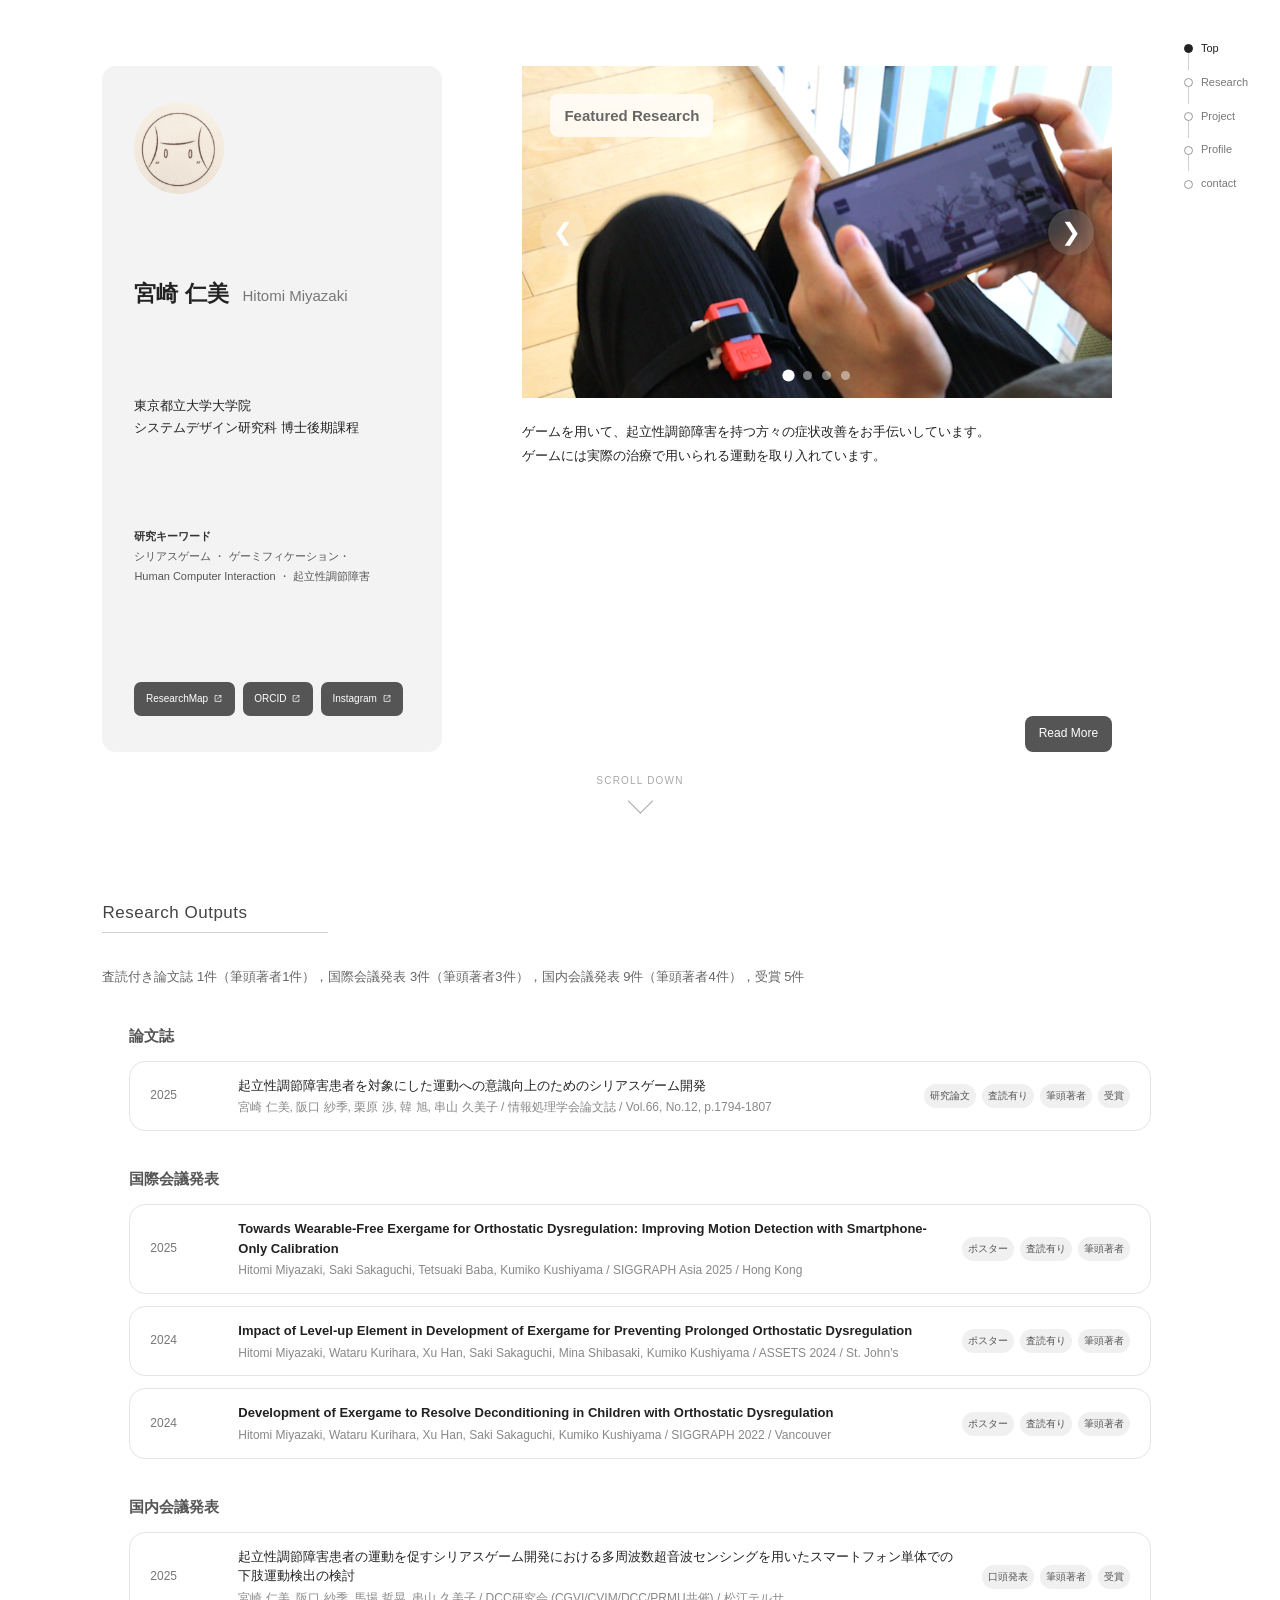
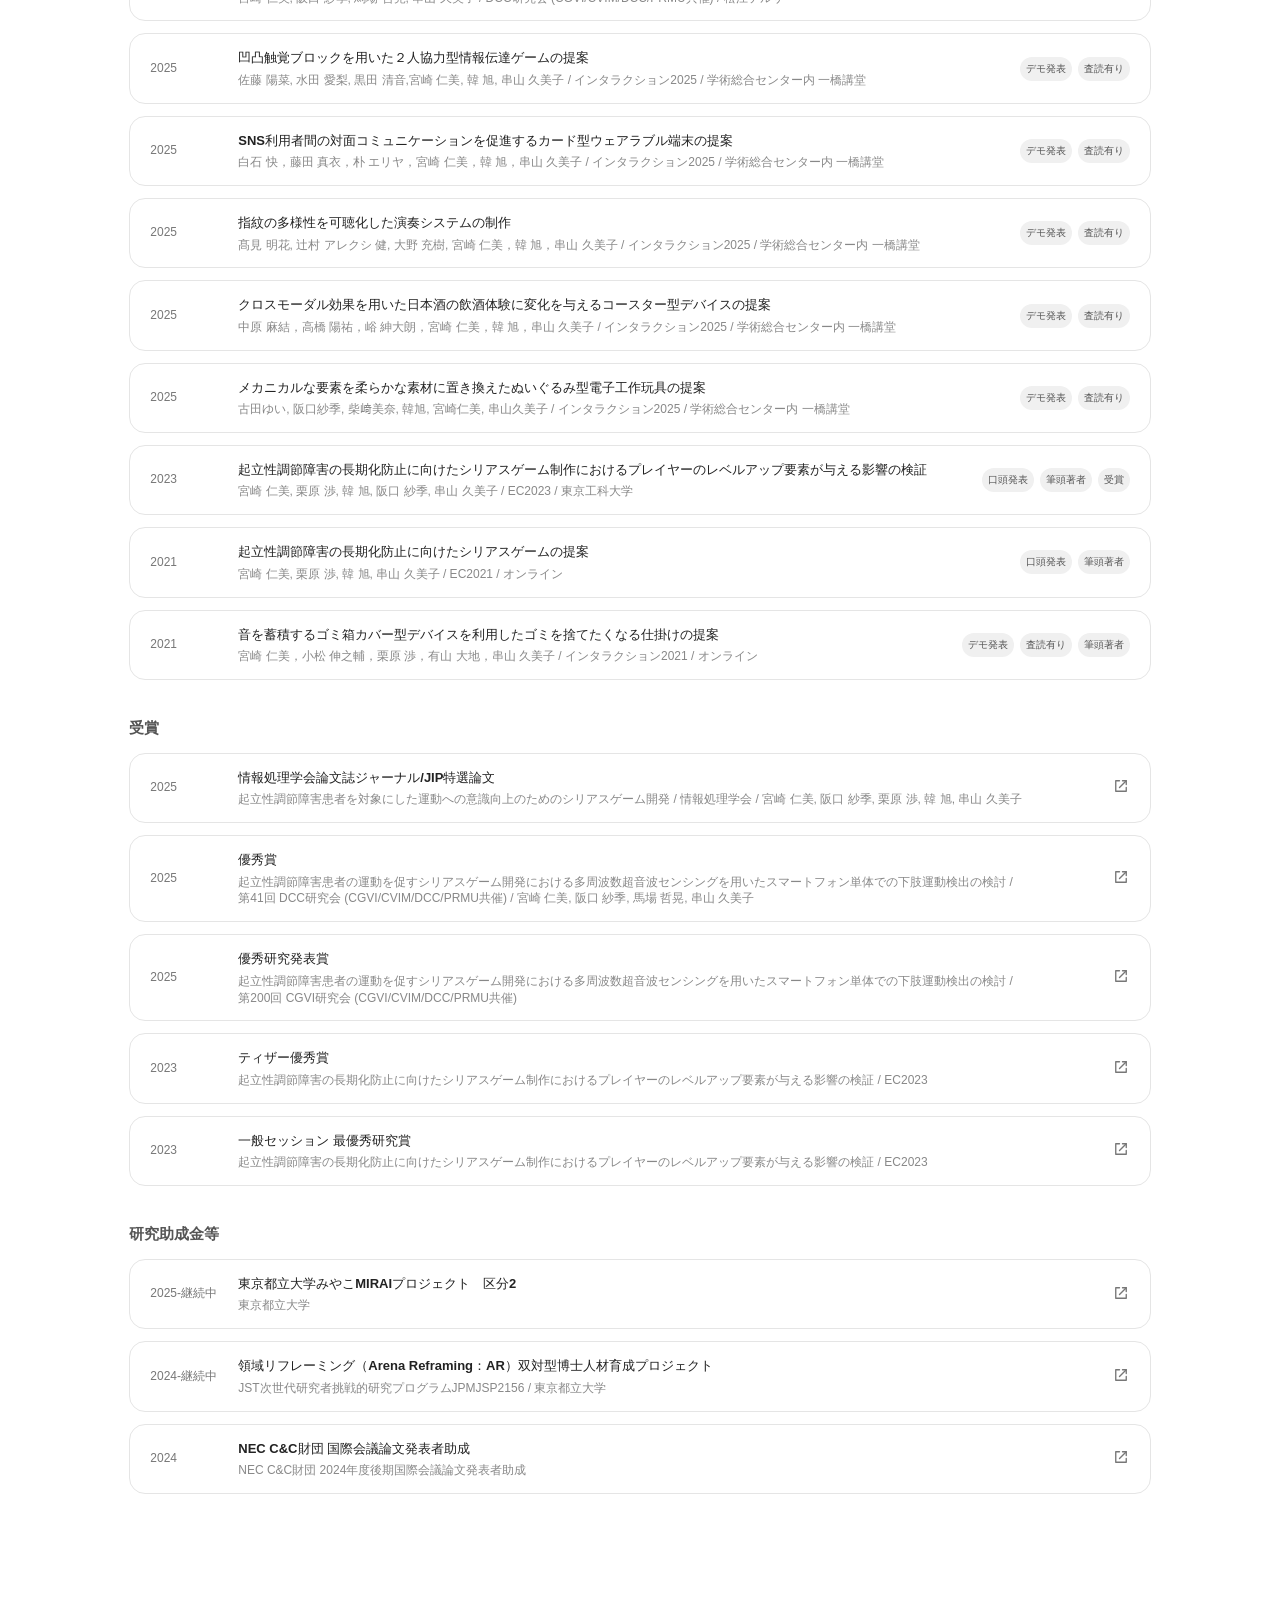
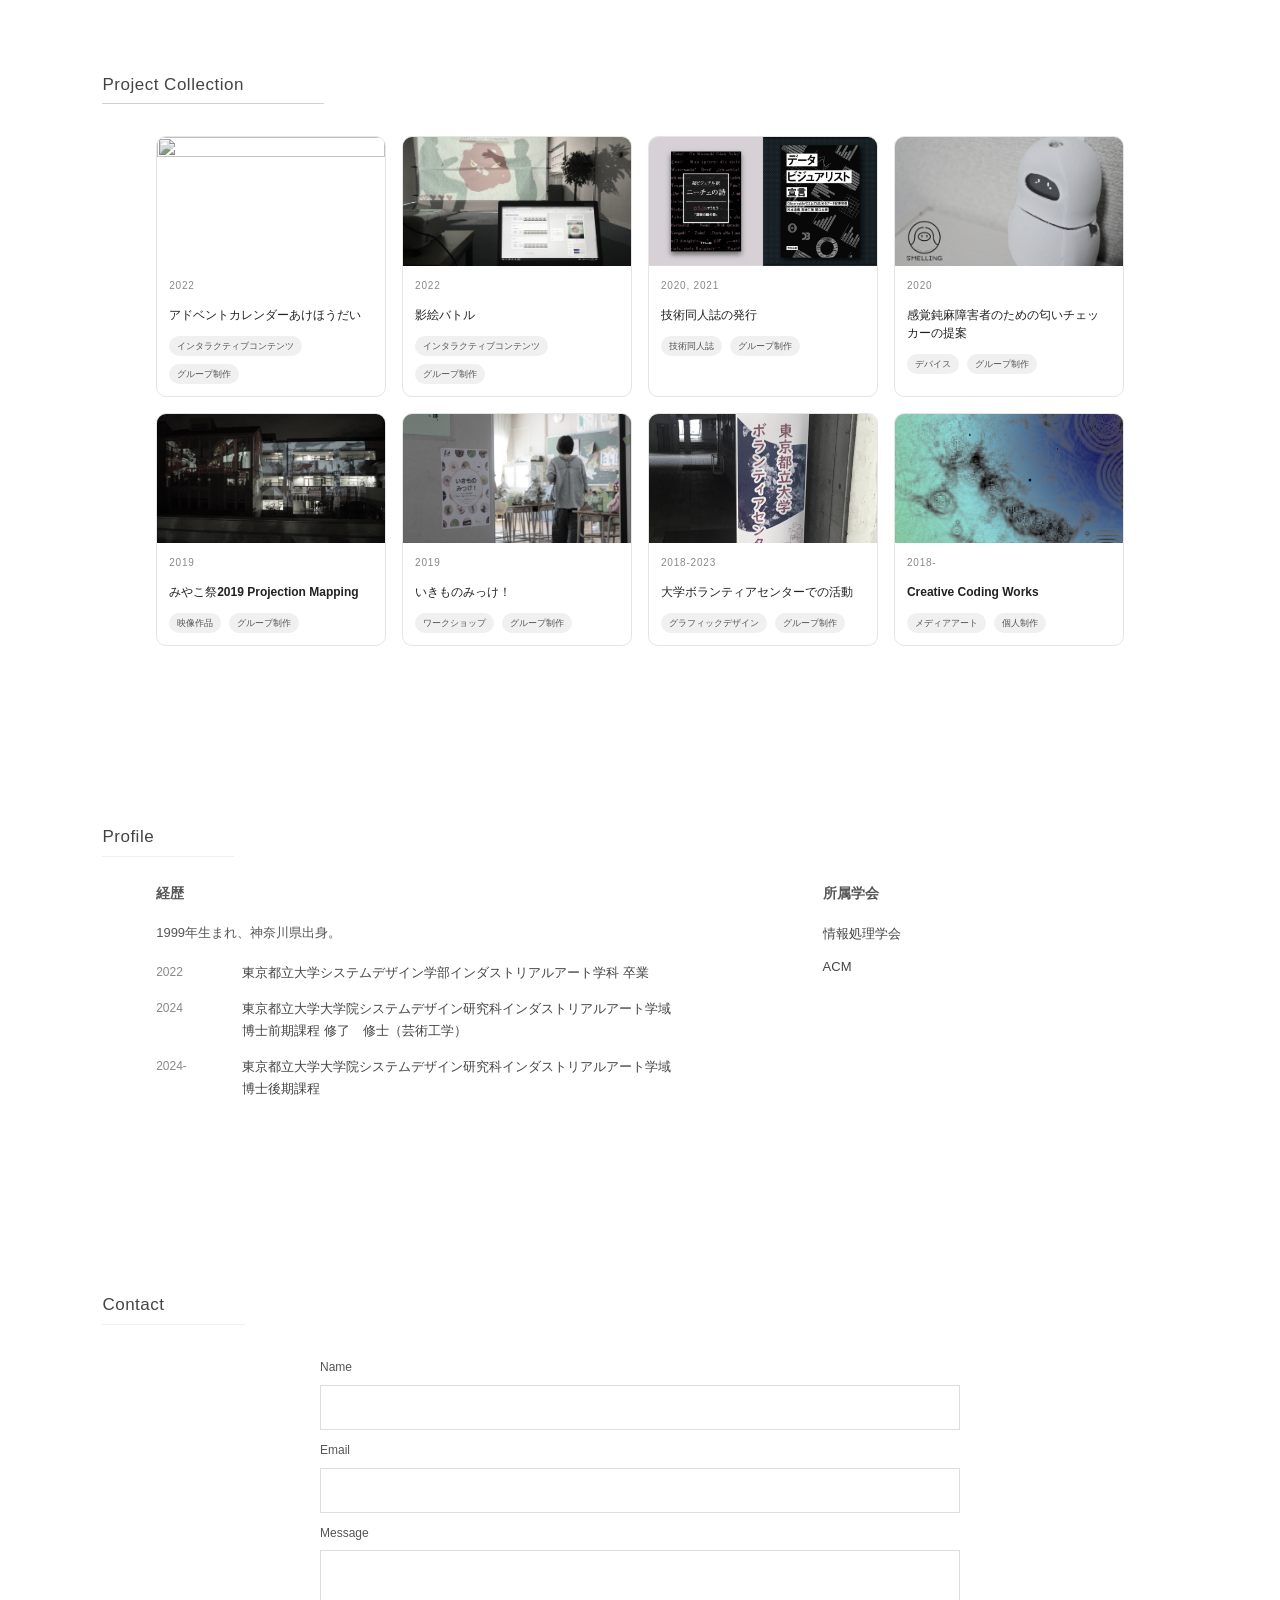
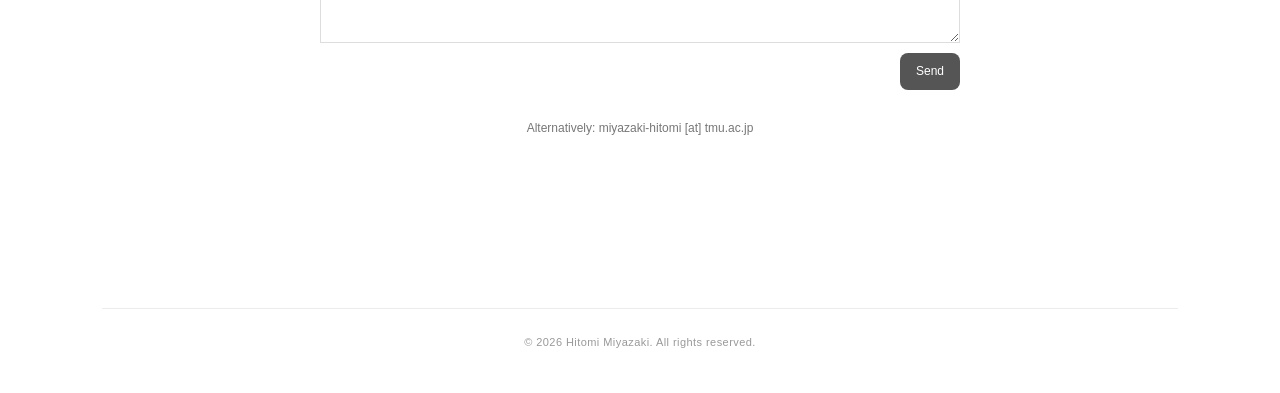
==== commit db76bf4d: "修正" ====
--- a/index.html
+++ b/index.html
@@ -41,8 +41,8 @@
         })(document);
     </script>
 
-    <link rel="stylesheet" href="css/style.css?v=20260620-10">
-    <link rel="icon" href="img/favicon.ico" id="favicon">
+    <link rel="stylesheet" href="css/style.css">
+    <link rel=" icon" href="img/favicon.ico" id="favicon">
     <meta name="format-detection" content="telephone=no,email=no,address=no,date=no">
 </head>
 
@@ -54,14 +54,14 @@
         </div>
     </div>
     <nav class="page-nav">
-        <a href="#home" class="active"><span></span>Top</a>
+        <a href="#top" class="active"><span></span>Top</a>
         <a href="#r-outputs"><span></span>Research</a>
         <a href="#projectswork"><span></span>Project</a>
         <a href="#profile"><span></span>Profile</a>
         <a href="#contactform"><span></span>contact</a>
     </nav>
 
-    <header class="hero" id="home">
+    <header class="hero" id="top">
 
         <div class="profile">
 
--- a/css/style.css
+++ b/css/style.css
@@ -26,9 +26,13 @@
     width: 100%;
 }
 
-a {
+a,
+button {
+    color: inherit;
+    font: inherit;
     text-decoration: none;
-    color: inherit;
+    -webkit-appearance: none;
+    appearance: none;
 }
 
 section {
@@ -1727,35 +1731,4 @@
     z-index: 30;
     background: transparent;
     backdrop-filter: none;
-}
-
-.output-item,
-.output-item:link,
-.output-item:visited,
-.output-item:hover,
-.output-item:active,
-.project-card,
-.project-card:link,
-.project-card:visited,
-.project-card:hover,
-.project-card:active {
-    color: inherit;
-}
-
-.output-item,
-.output-item *,
-.project-card,
-.project-card * {
-    color: inherit !important;
-    -webkit-text-fill-color: currentColor;
-}
-
-.output-title,
-.project-title {
-    color: inherit !important;
-}
-
-.output-main,
-.project-body {
-    color: inherit !important;
 }
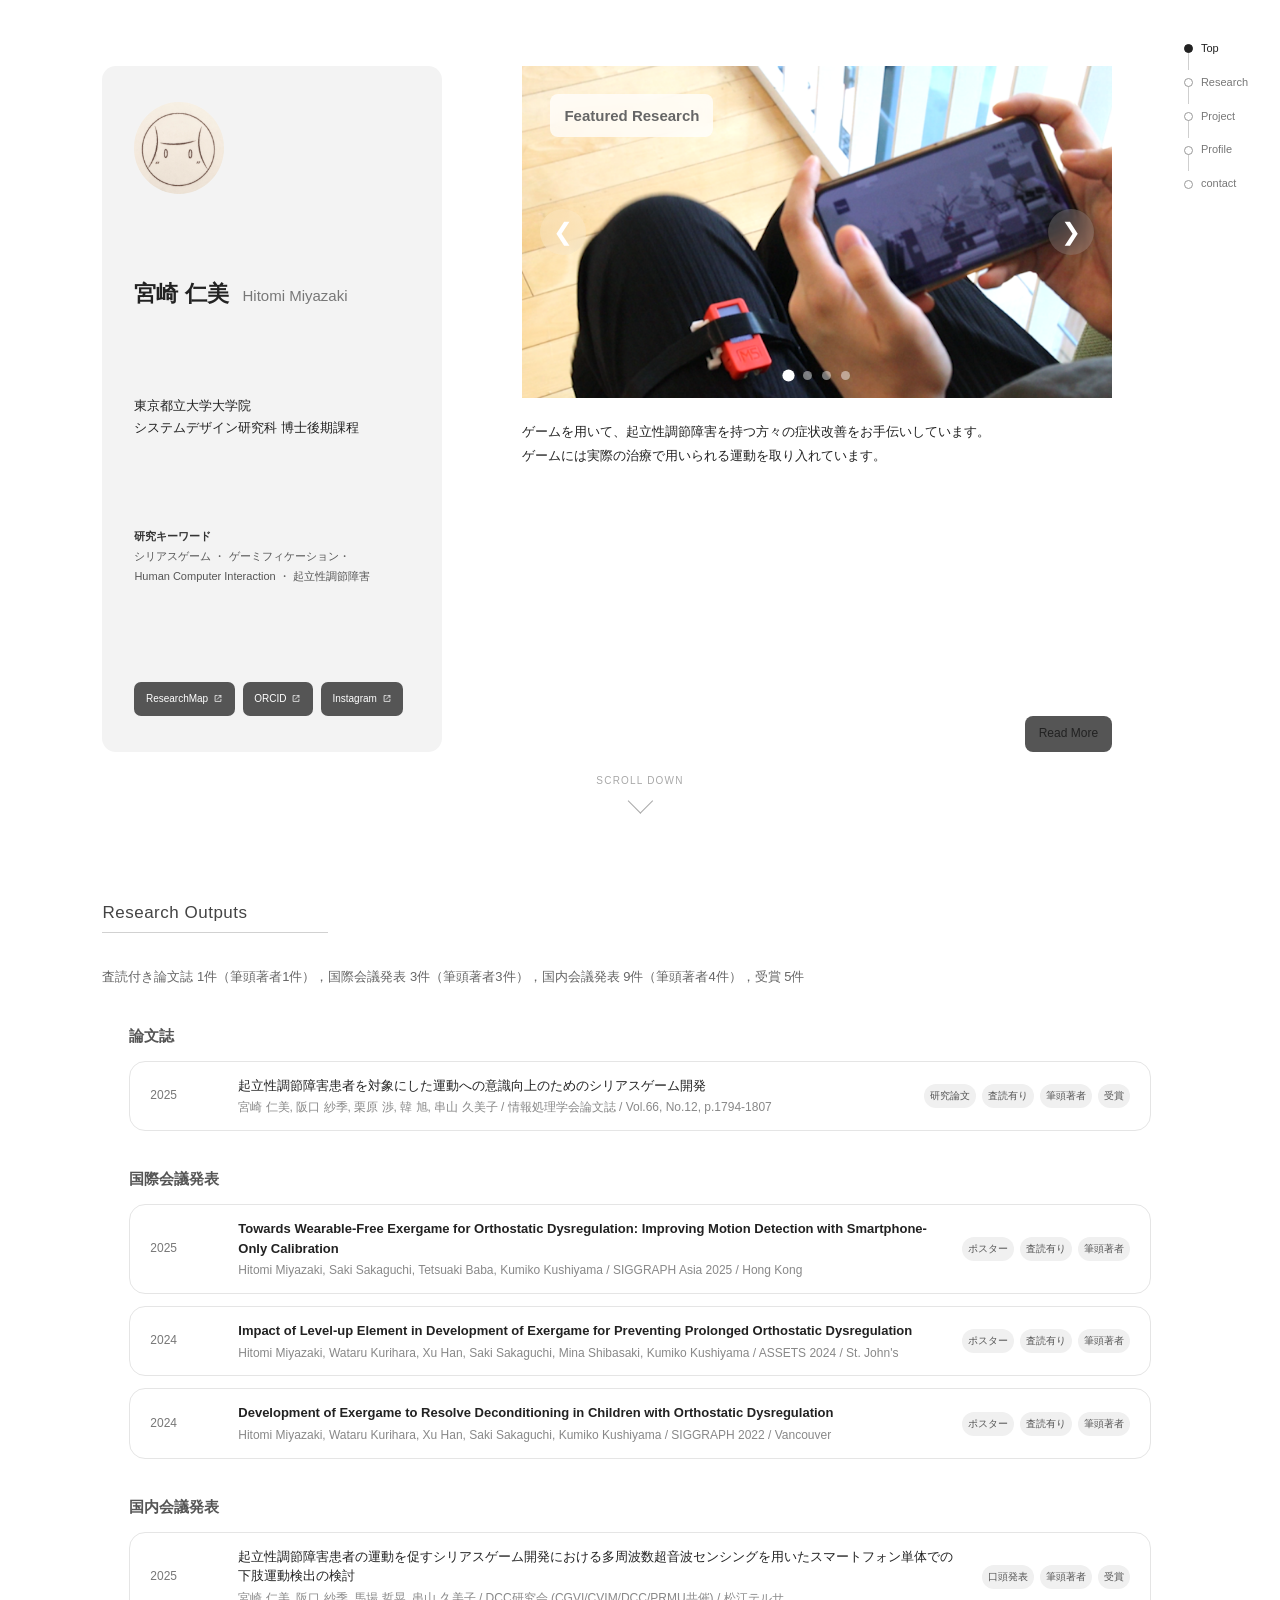
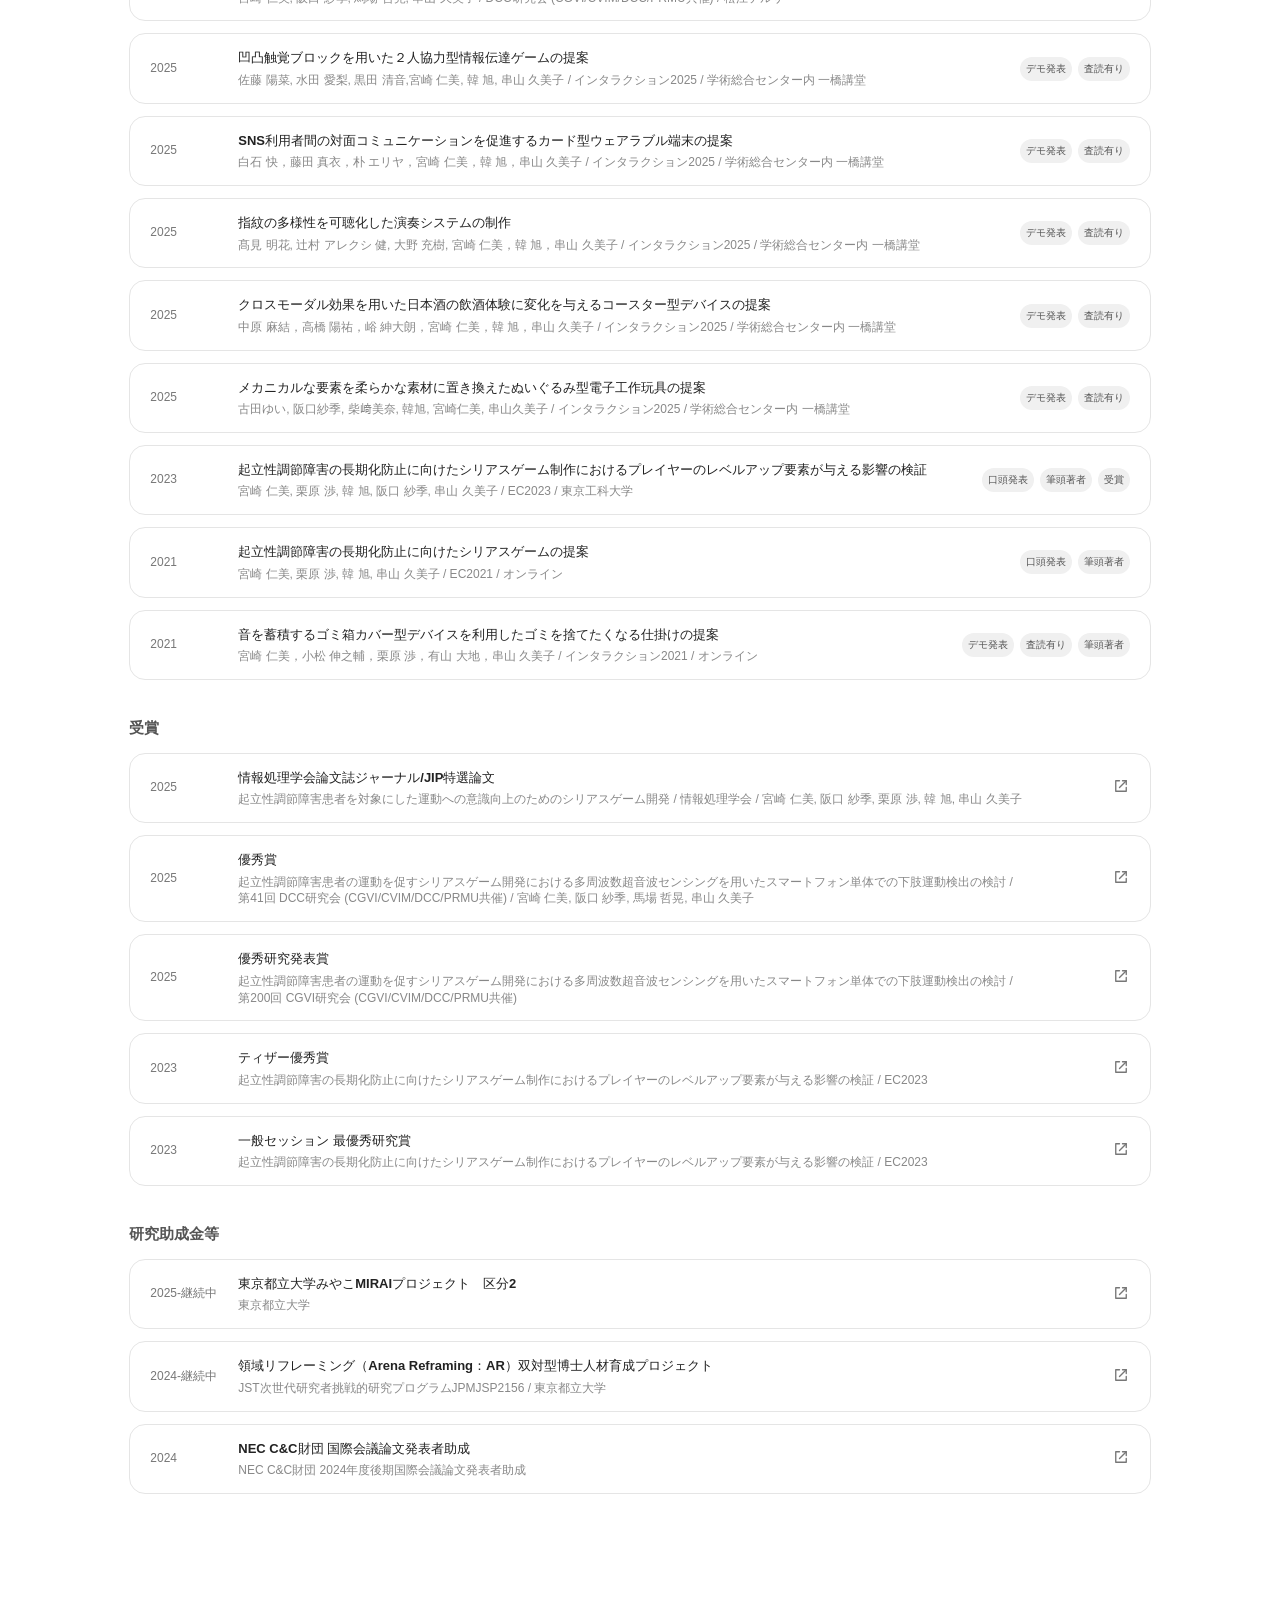
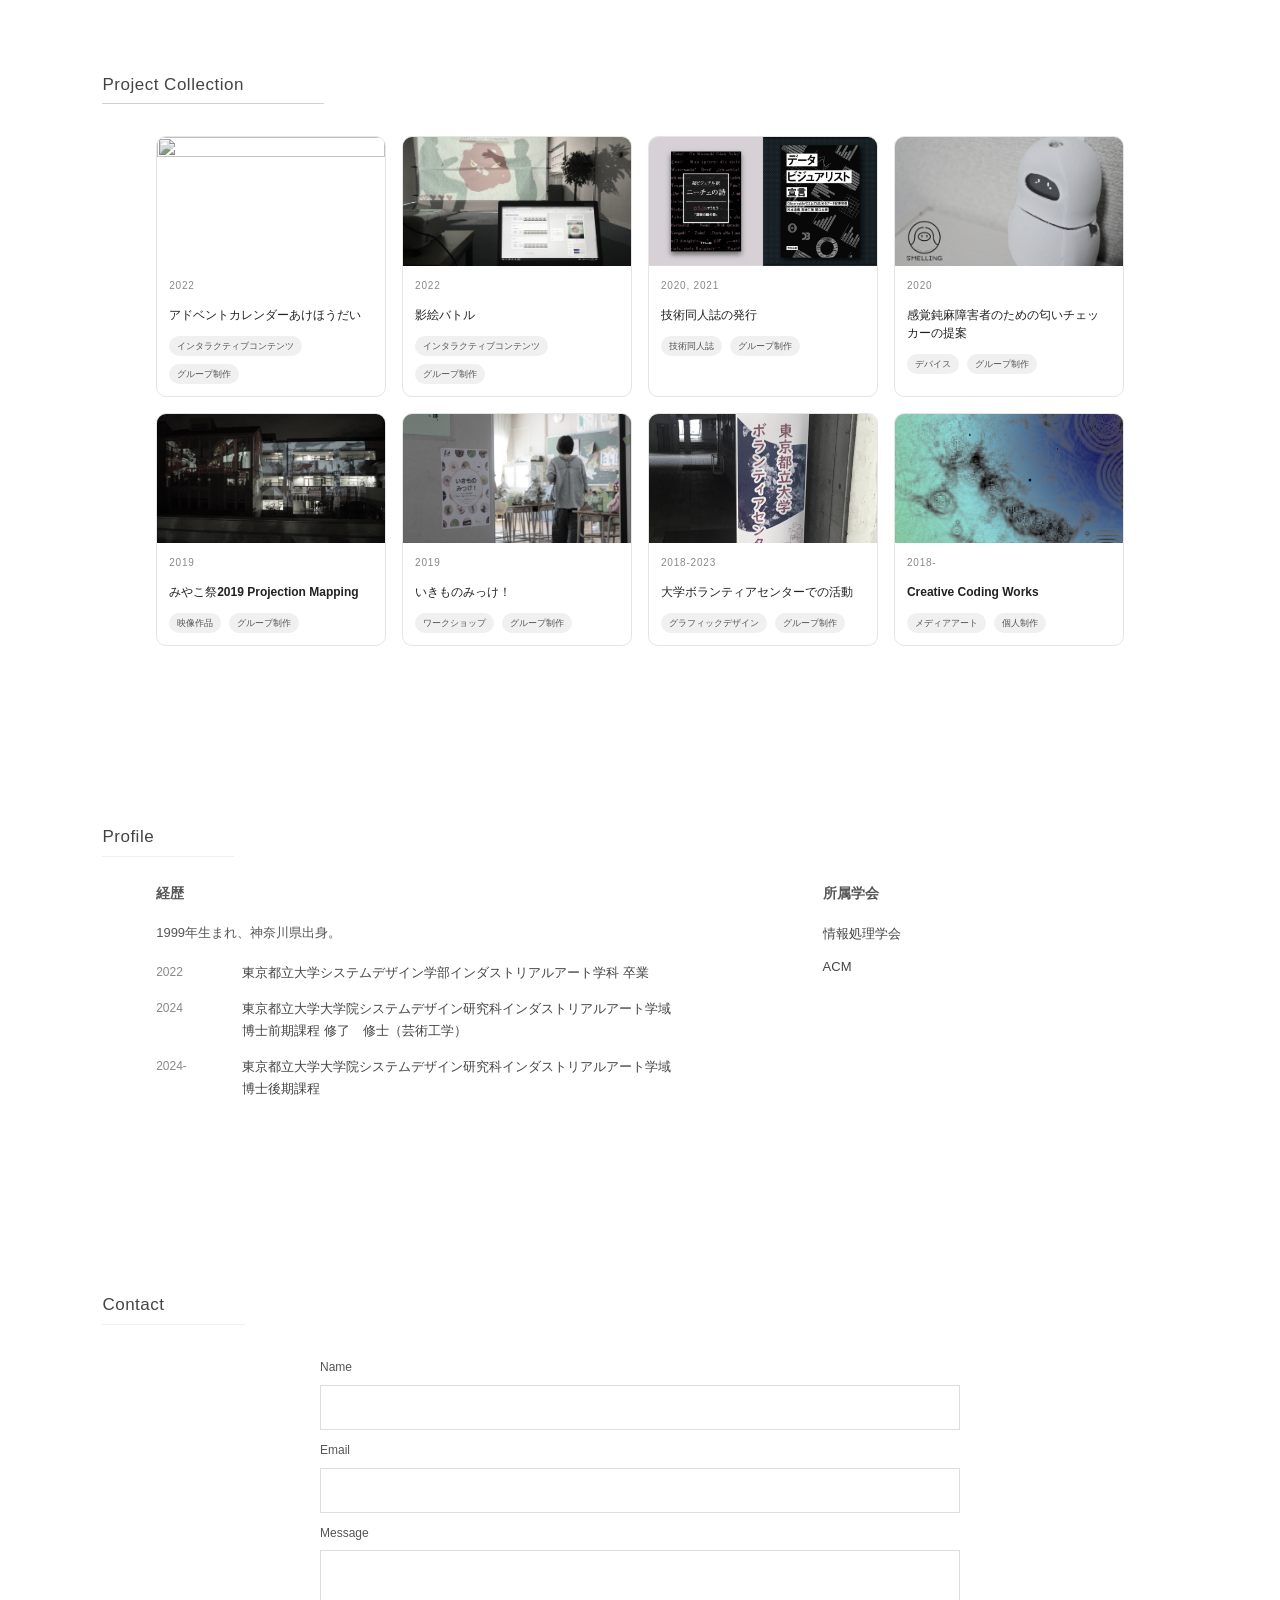
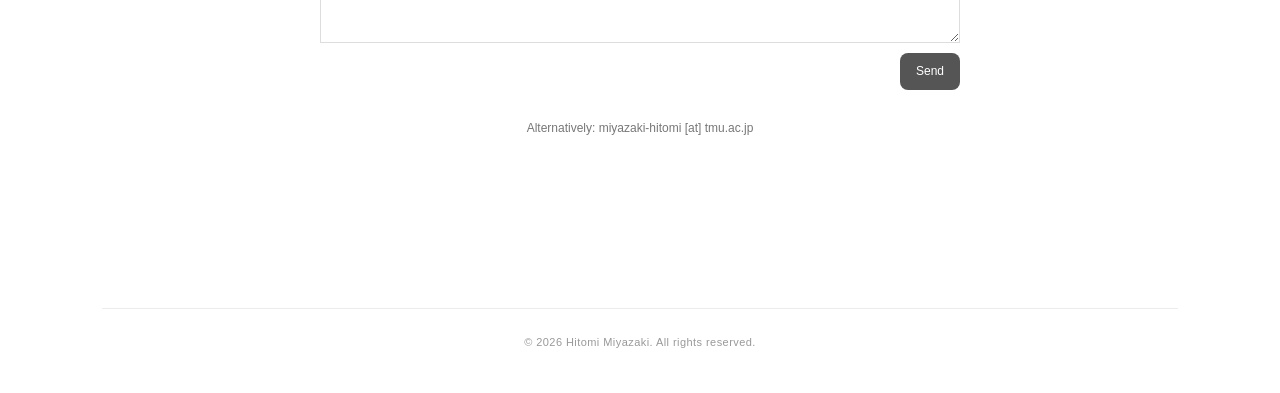
==== commit ec92f1a1: "対策" ====
--- a/index.html
+++ b/index.html
@@ -347,7 +347,7 @@
             </div>
             <div class="output-group">
                 <h3>研究助成金等</h3>
-                <a class="output-item" hrf="https://research-miyacology.tmu.ac.jp/oecd/miyako-mirai/" target="_blank"
+                <a class="output-item" href="https://research-miyacology.tmu.ac.jp/oecd/miyako-mirai/" target="_blank"
                     rel="noopener" data-modal="grand-01"> <span class="output-year">2025-継続中</span>
                     <span class="output-main"> <span class="output-title">東京都立大学みやこMIRAIプロジェクト　区分2</span>
                         <span class="output-meta">東京都立大学</span></span>
--- a/css/style.css
+++ b/css/style.css
@@ -27,12 +27,19 @@
 }
 
 a,
+a:link,
+a:visited,
+a:hover,
+a:active,
 button {
     color: inherit;
+    text-decoration: none;
+}
+
+button {
     font: inherit;
-    text-decoration: none;
+    appearance: none;
     -webkit-appearance: none;
-    appearance: none;
 }
 
 section {
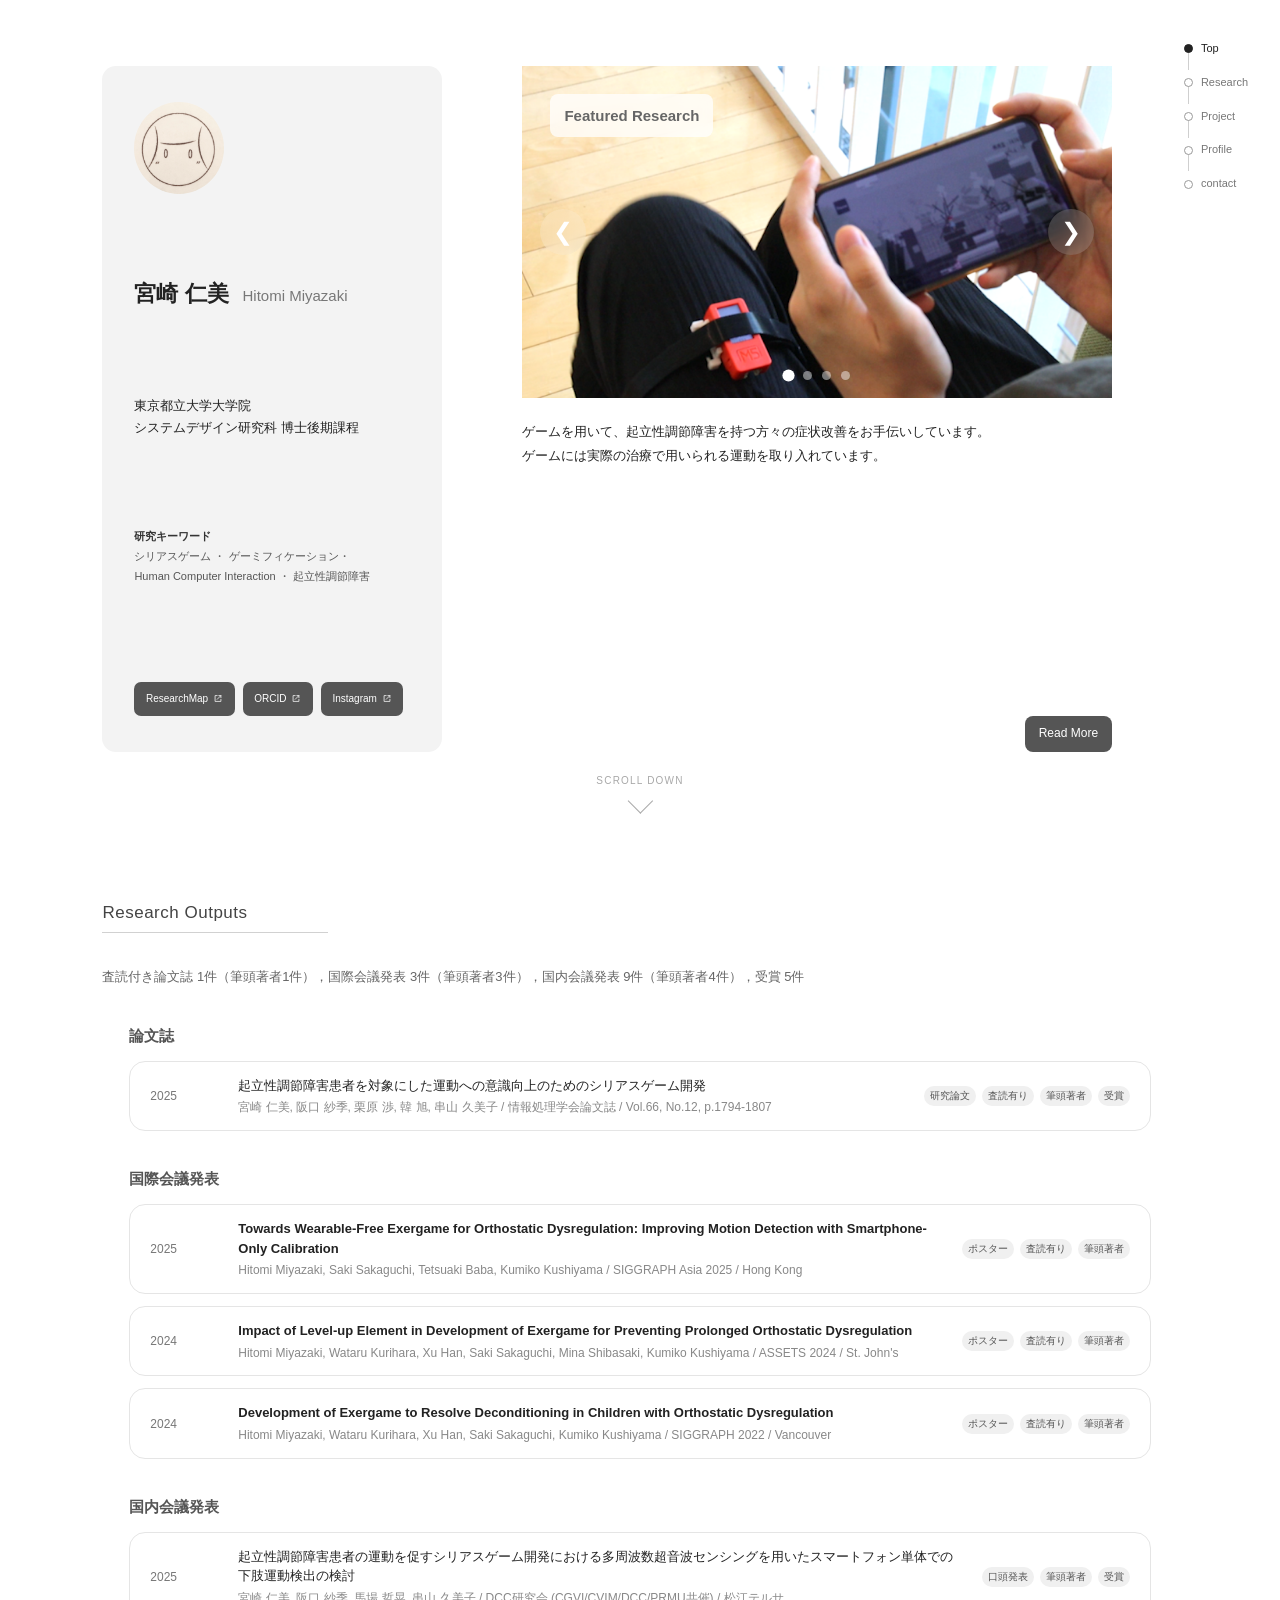
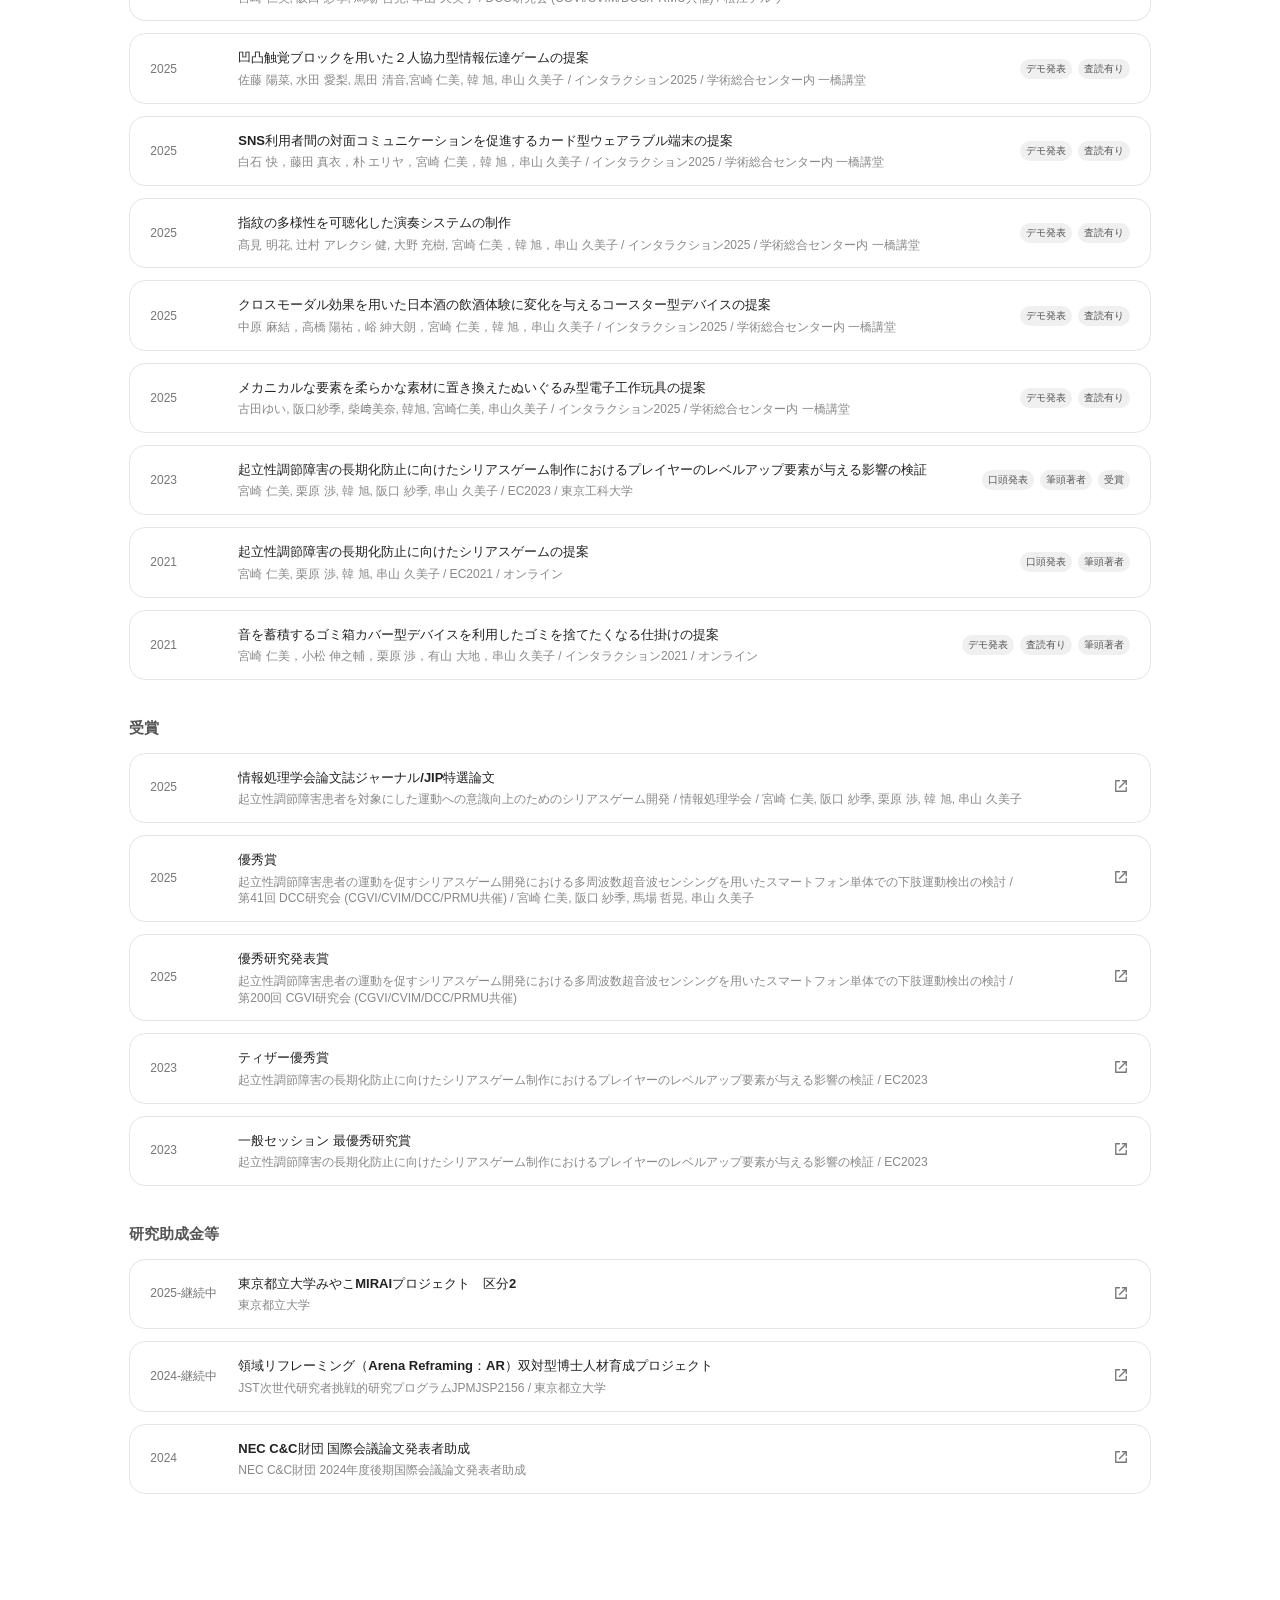
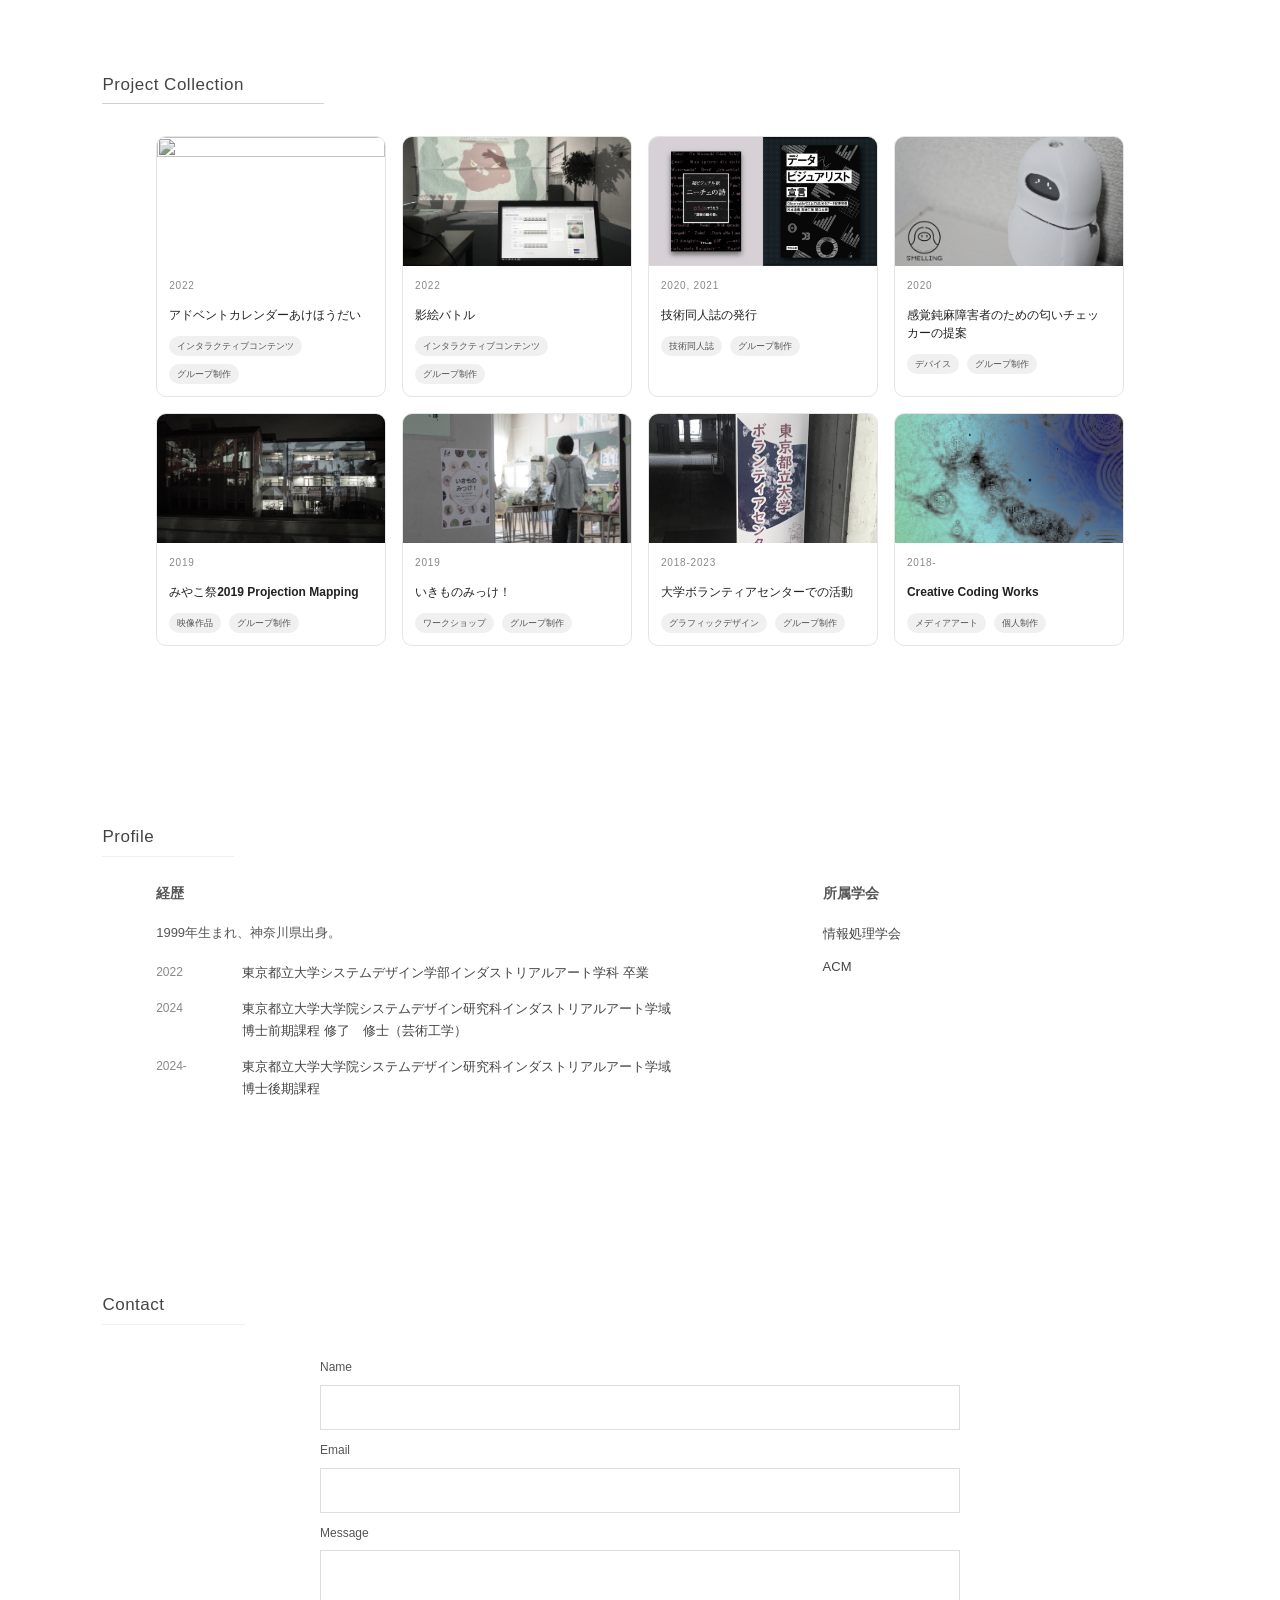
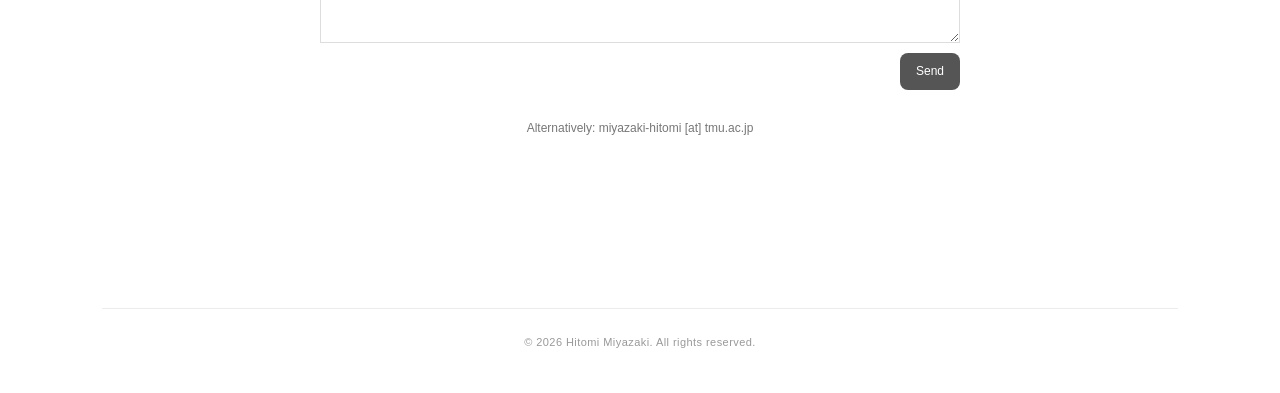
==== commit e7c0c855: "readmore色直し" ====
--- a/index.html
+++ b/index.html
@@ -43,7 +43,6 @@
 
     <link rel="stylesheet" href="css/style.css">
     <link rel=" icon" href="img/favicon.ico" id="favicon">
-    <meta name="format-detection" content="telephone=no,email=no,address=no,date=no">
 </head>
 
 <body>
@@ -139,7 +138,7 @@
                 ゲームには実際の治療で用いられる運動を取り入れています。
             </p>
 
-            <a href="featured.html" class="button">
+            <a href="featured.html" class="button" id="readmore">
                 Read More
             </a>
 
--- a/css/style.css
+++ b/css/style.css
@@ -37,7 +37,10 @@
 }
 
 button {
-    font: inherit;
+    font-family: maru-maru-gothic-blr-stdn, sans-serif;
+}
+
+button {
     appearance: none;
     -webkit-appearance: none;
 }
@@ -303,6 +306,10 @@
     border-bottom: 1.5px solid #a8a8a8;
     transform: rotate(45deg);
     animation: scrollDown 4.5s ease-in-out infinite;
+}
+
+#readmore {
+    color: #fff;
 }
 
 @keyframes scrollDown {
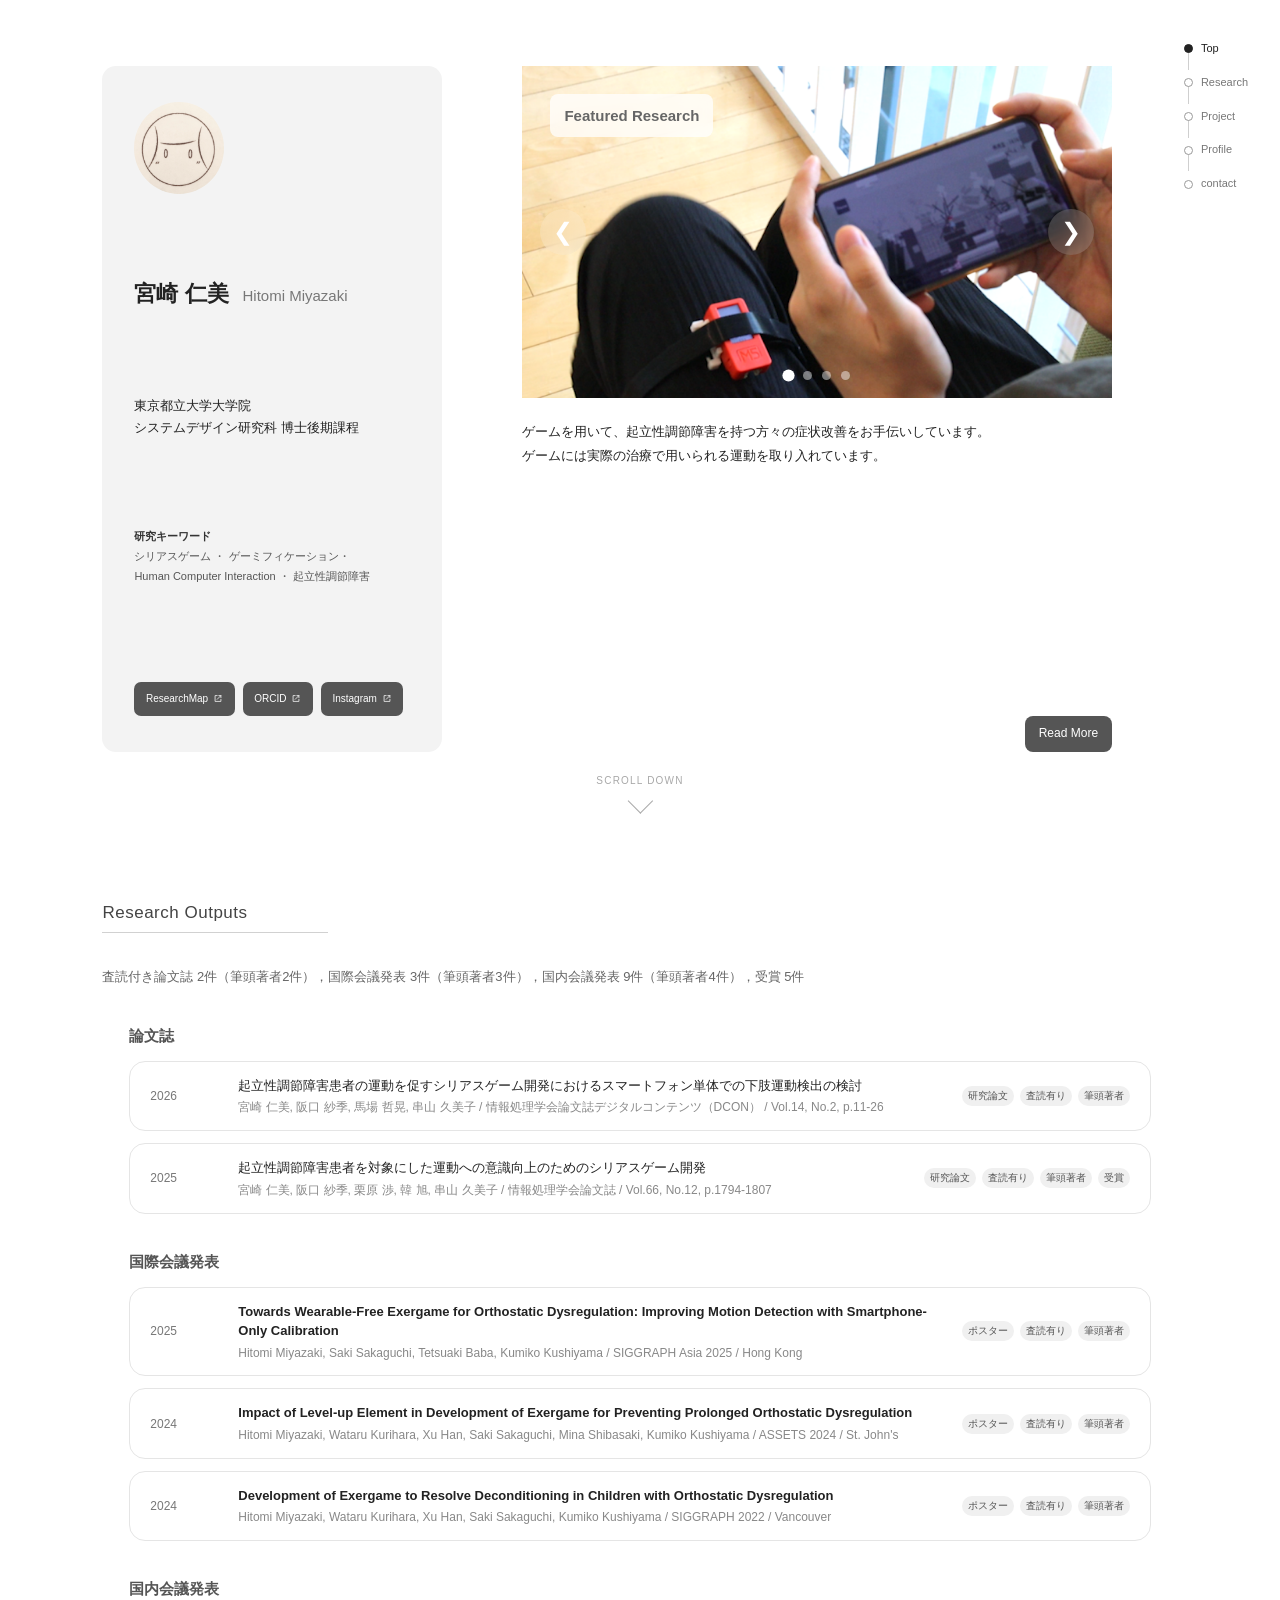
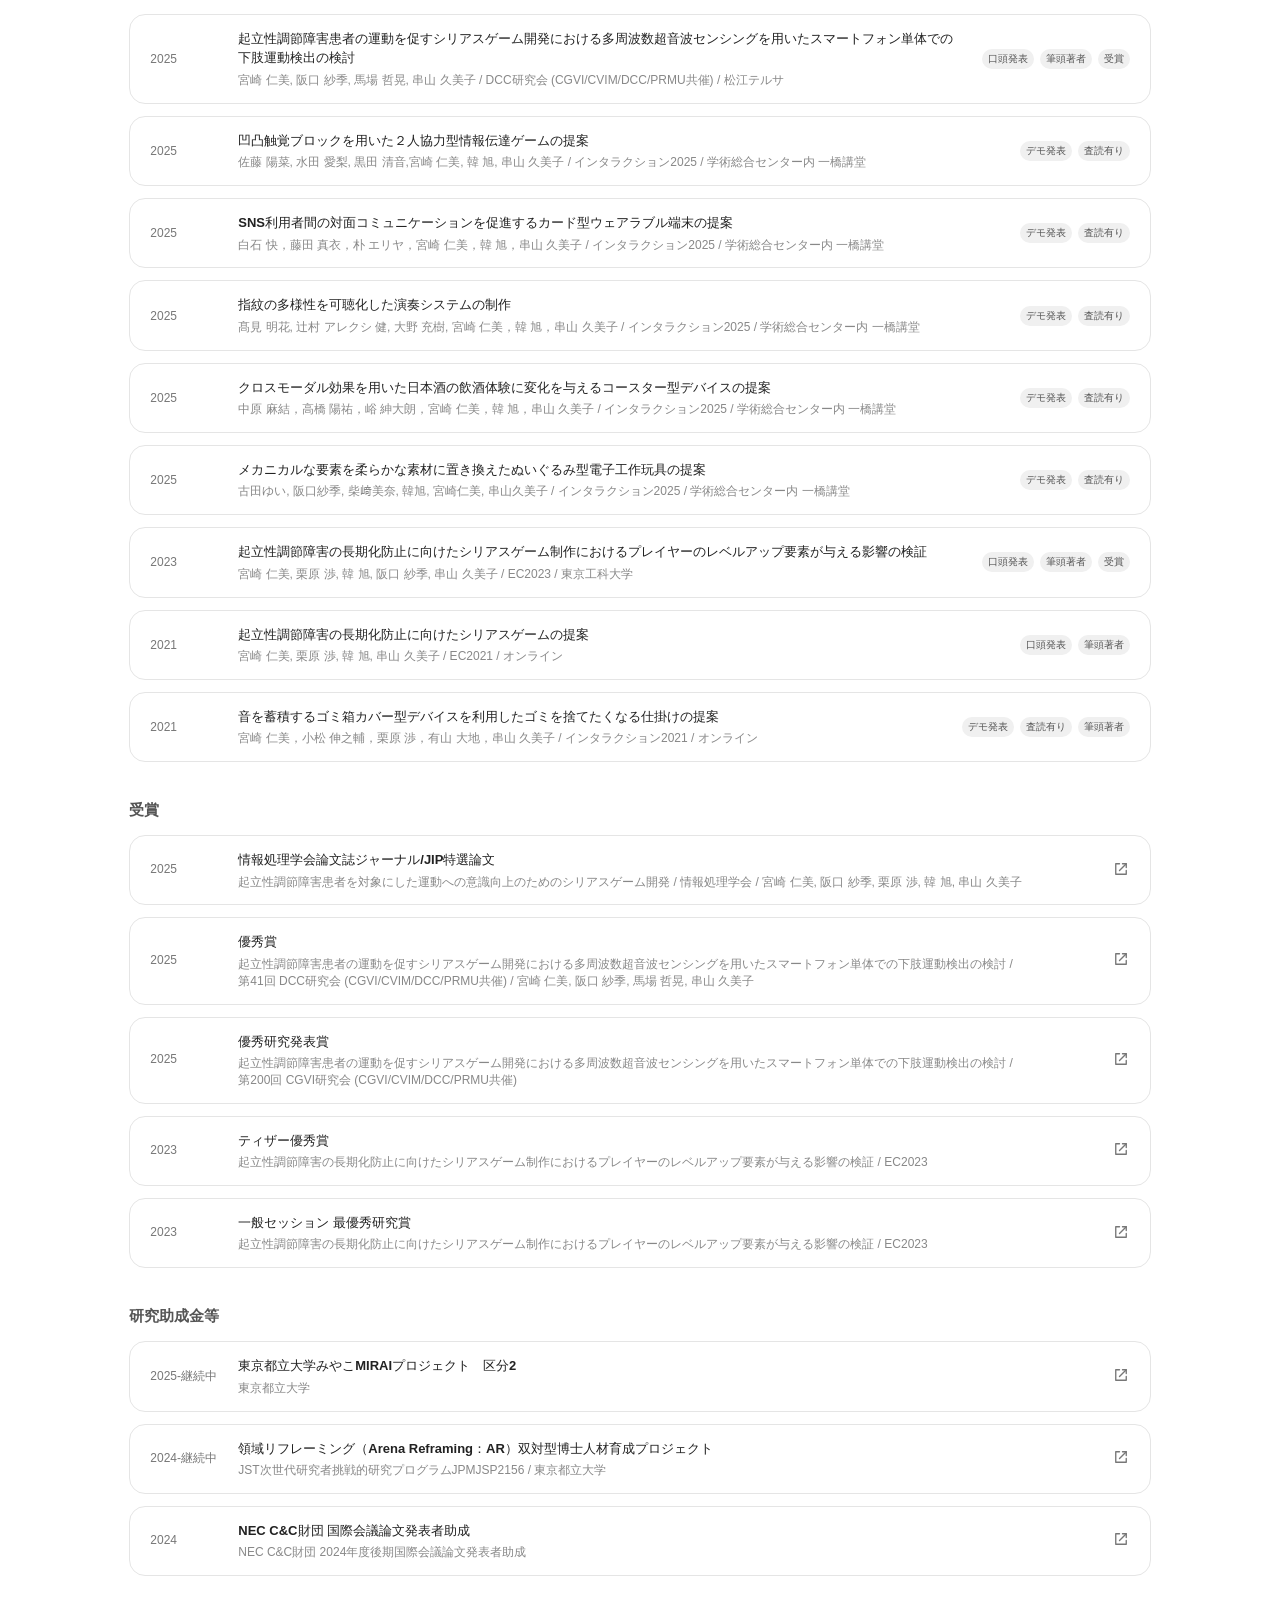
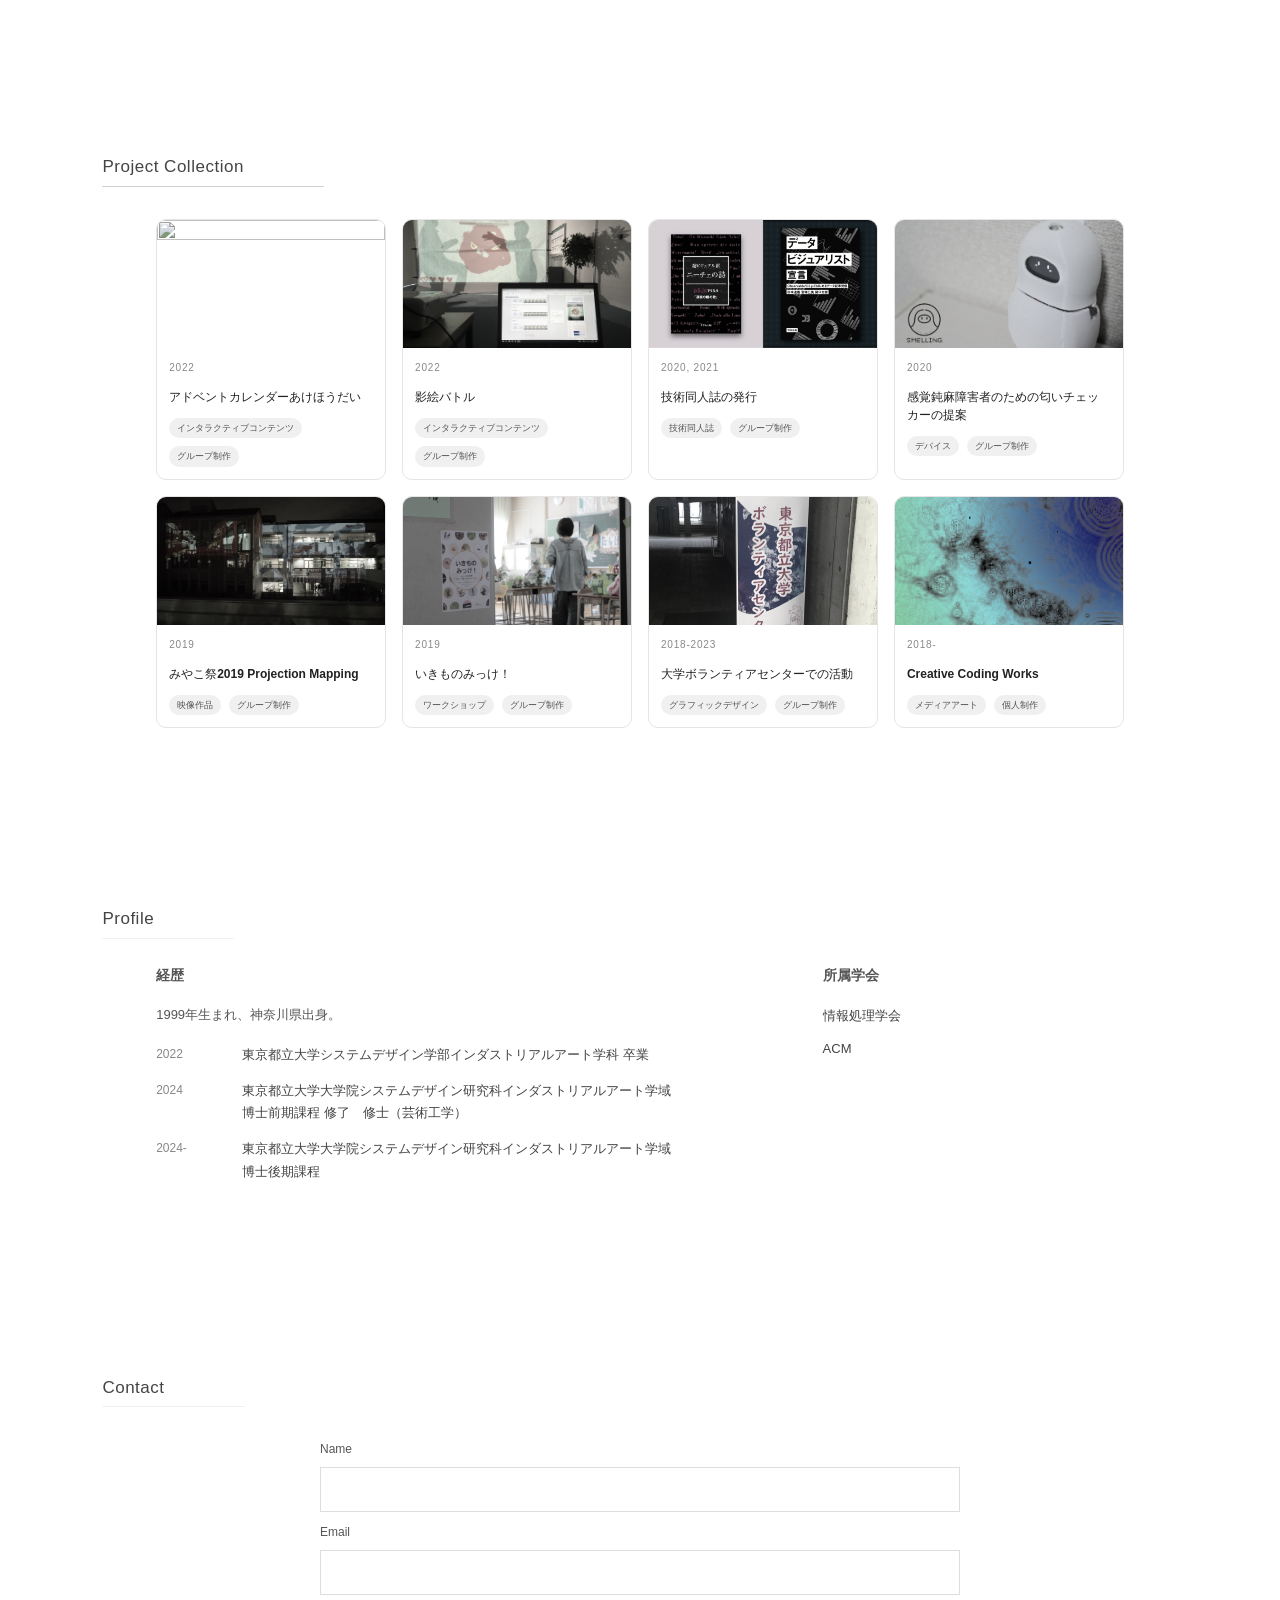
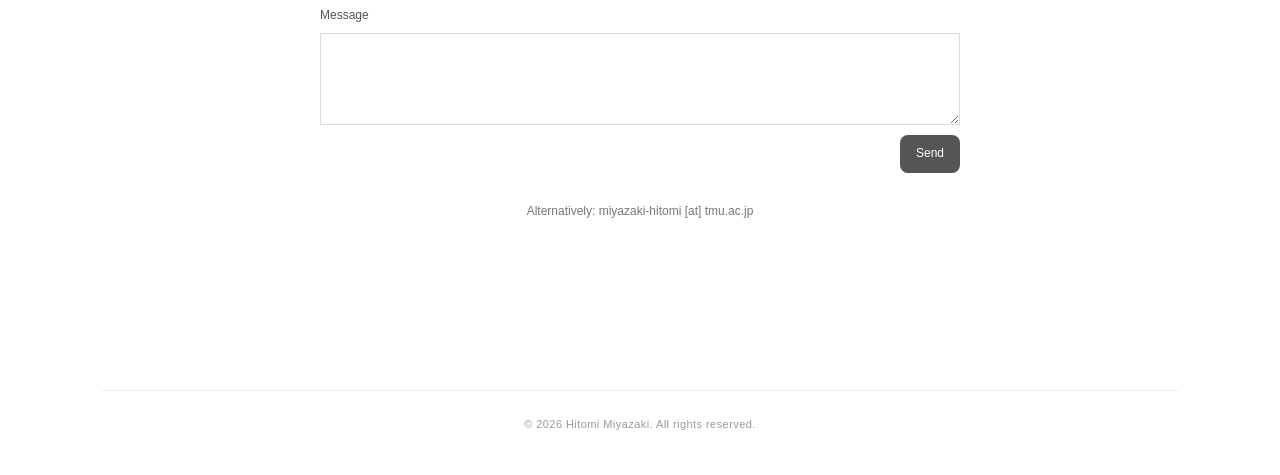
==== commit 223fae6d: "kousin" ====
--- a/index.html
+++ b/index.html
@@ -155,19 +155,28 @@
         <section class="publications" id="r-outputs">
             <h2 class="section-title">Research Outputs</h2>
             <p class="outputs-summary">
-                査読付き論文誌 1件（筆頭著者1件），国際会議発表 3件（筆頭著者3件），国内会議発表 9件（筆頭著者4件），受賞 5件
+                査読付き論文誌 2件（筆頭著者2件），国際会議発表 3件（筆頭著者3件），国内会議発表 9件（筆頭著者4件），受賞 5件
             </p>
             <div class="output-group">
-                <h3>論文誌</h3> <button class="output-item" data-research-modal="journal-00"> <span
-                        class="output-year">2025</span>
-                    <span class="output-main"> <span class="output-title">起立性調節障害患者を対象にした運動への意識向上のためのシリアスゲーム開発</span>
-                        <span class="output-meta">宮崎 仁美, 阪口 紗季, 栗原 渉, 韓 旭, 串山 久美子 /
-                            情報処理学会論文誌 / Vol.66, No.12, p.1794-1807</span> </span>
+                <h3>論文誌</h3>
+                <button class="output-item" data-research-modal="journal-01"> <span class="output-year">2026</span>
+                    <span class="output-main"> <span
+                            class="output-title">起立性調節障害患者の運動を促すシリアスゲーム開発におけるスマートフォン単体での下肢運動検出の検討</span>
+                        <span class="output-meta">宮崎 仁美, 阪口 紗季, 馬場 哲晃, 串山 久美子 /
+                            情報処理学会論文誌デジタルコンテンツ（DCON） / Vol.14, No.2, p.11-26</span> </span>
                     <div class="output-tags"><span class="output-tag">研究論文</span><span
-                            class="output-tag">査読有り</span><span class="output-tag">筆頭著者</span><span
-                            class="output-tag">受賞</span>
-                    </div>
-                </button>
+                            class="output-tag">査読有り</span><span class="output-tag">筆頭著者</span>
+                    </div>
+                    <button class="output-item" data-research-modal="journal-00"> <span class="output-year">2025</span>
+                        <span class="output-main"> <span
+                                class="output-title">起立性調節障害患者を対象にした運動への意識向上のためのシリアスゲーム開発</span>
+                            <span class="output-meta">宮崎 仁美, 阪口 紗季, 栗原 渉, 韓 旭, 串山 久美子 /
+                                情報処理学会論文誌 / Vol.66, No.12, p.1794-1807</span> </span>
+                        <div class="output-tags"><span class="output-tag">研究論文</span><span
+                                class="output-tag">査読有り</span><span class="output-tag">筆頭著者</span><span
+                                class="output-tag">受賞</span>
+                        </div>
+                    </button>
             </div>
             <div class="output-group">
                 <h3>国際会議発表</h3>
@@ -254,7 +263,7 @@
                     <div class="output-tags"><span class="output-tag">デモ発表</span><span class="output-tag">査読有り</span>
                     </div>
                 </button>
-                <button class="output-item" data-research-modal="domestic-06"> <span class="output-year">2023</span>
+                <button class="output-item" data-research-modal="domestic-07"> <span class="output-year">2023</span>
                     <span class="output-main"> <span
                             class="output-title">起立性調節障害の長期化防止に向けたシリアスゲーム制作におけるプレイヤーのレベルアップ要素が与える影響の検証</span>
                         <span class="output-meta">宮崎 仁美, 栗原 渉, 韓 旭, 阪口 紗季, 串山 久美子 / EC2023 / 東京工科大学</span> </span>
@@ -262,13 +271,13 @@
                             class="output-tag">筆頭著者</span><span class="output-tag">受賞</span>
                     </div>
                 </button>
-                <button class="output-item" data-research-modal="domestic-07"> <span class="output-year">2021</span>
+                <button class="output-item" data-research-modal="domestic-08"> <span class="output-year">2021</span>
                     <span class="output-main"> <span class="output-title">起立性調節障害の長期化防止に向けたシリアスゲームの提案</span>
                         <span class="output-meta">宮崎 仁美, 栗原 渉, 韓 旭, 串山 久美子 / EC2021 / オンライン</span> </span>
                     <div class="output-tags"><span class="output-tag">口頭発表</span><span class="output-tag">筆頭著者</span>
                     </div>
                 </button>
-                <button class="output-item" data-research-modal="domestic-08"> <span class="output-year">2021</span>
+                <button class="output-item" data-research-modal="domestic-09"> <span class="output-year">2021</span>
                     <span class="output-main"> <span class="output-title">音を蓄積するゴミ箱カバー型デバイスを利用したゴミを捨てたくなる仕掛けの提案</span>
                         <span class="output-meta">宮崎 仁美，小松 伸之輔，栗原 渉，有山 大地，串山 久美子 / インタラクション2021 / オンライン</span> </span>
                     <div class="output-tags"><span class="output-tag">デモ発表</span><span
